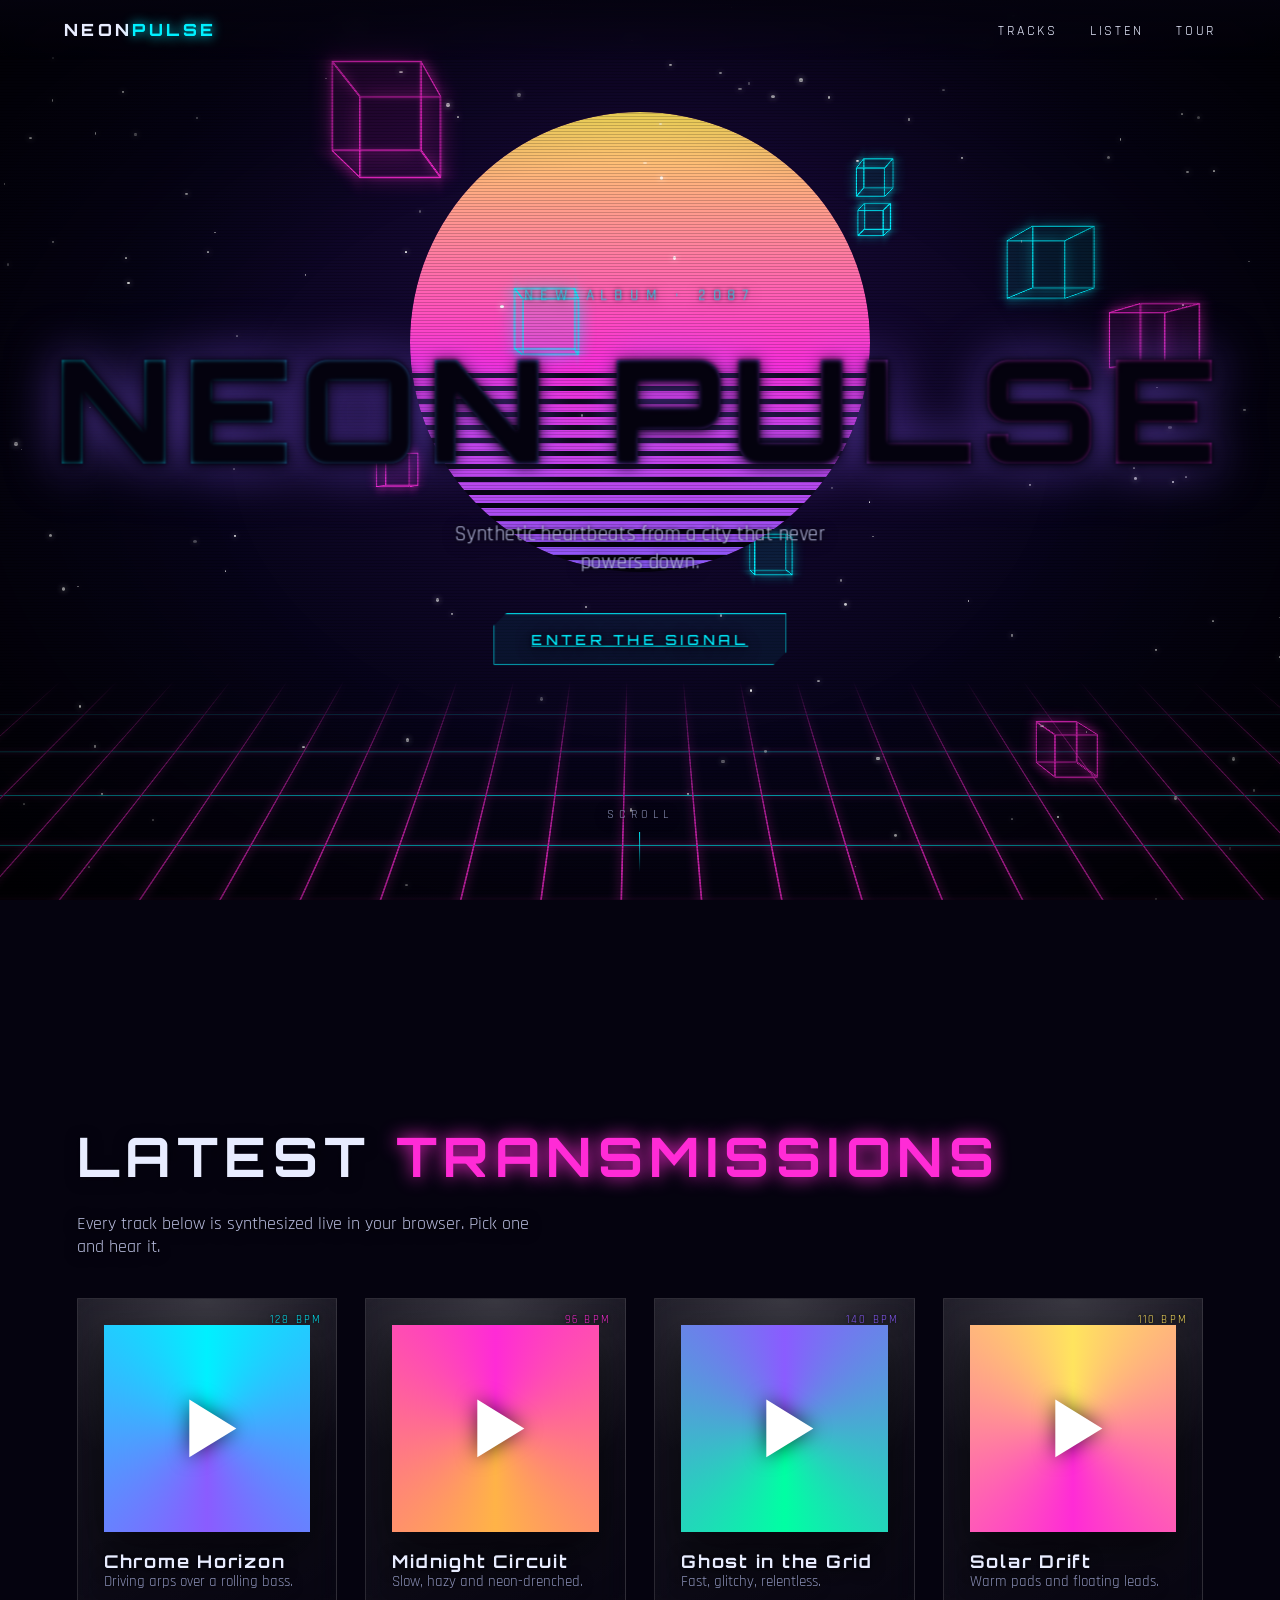
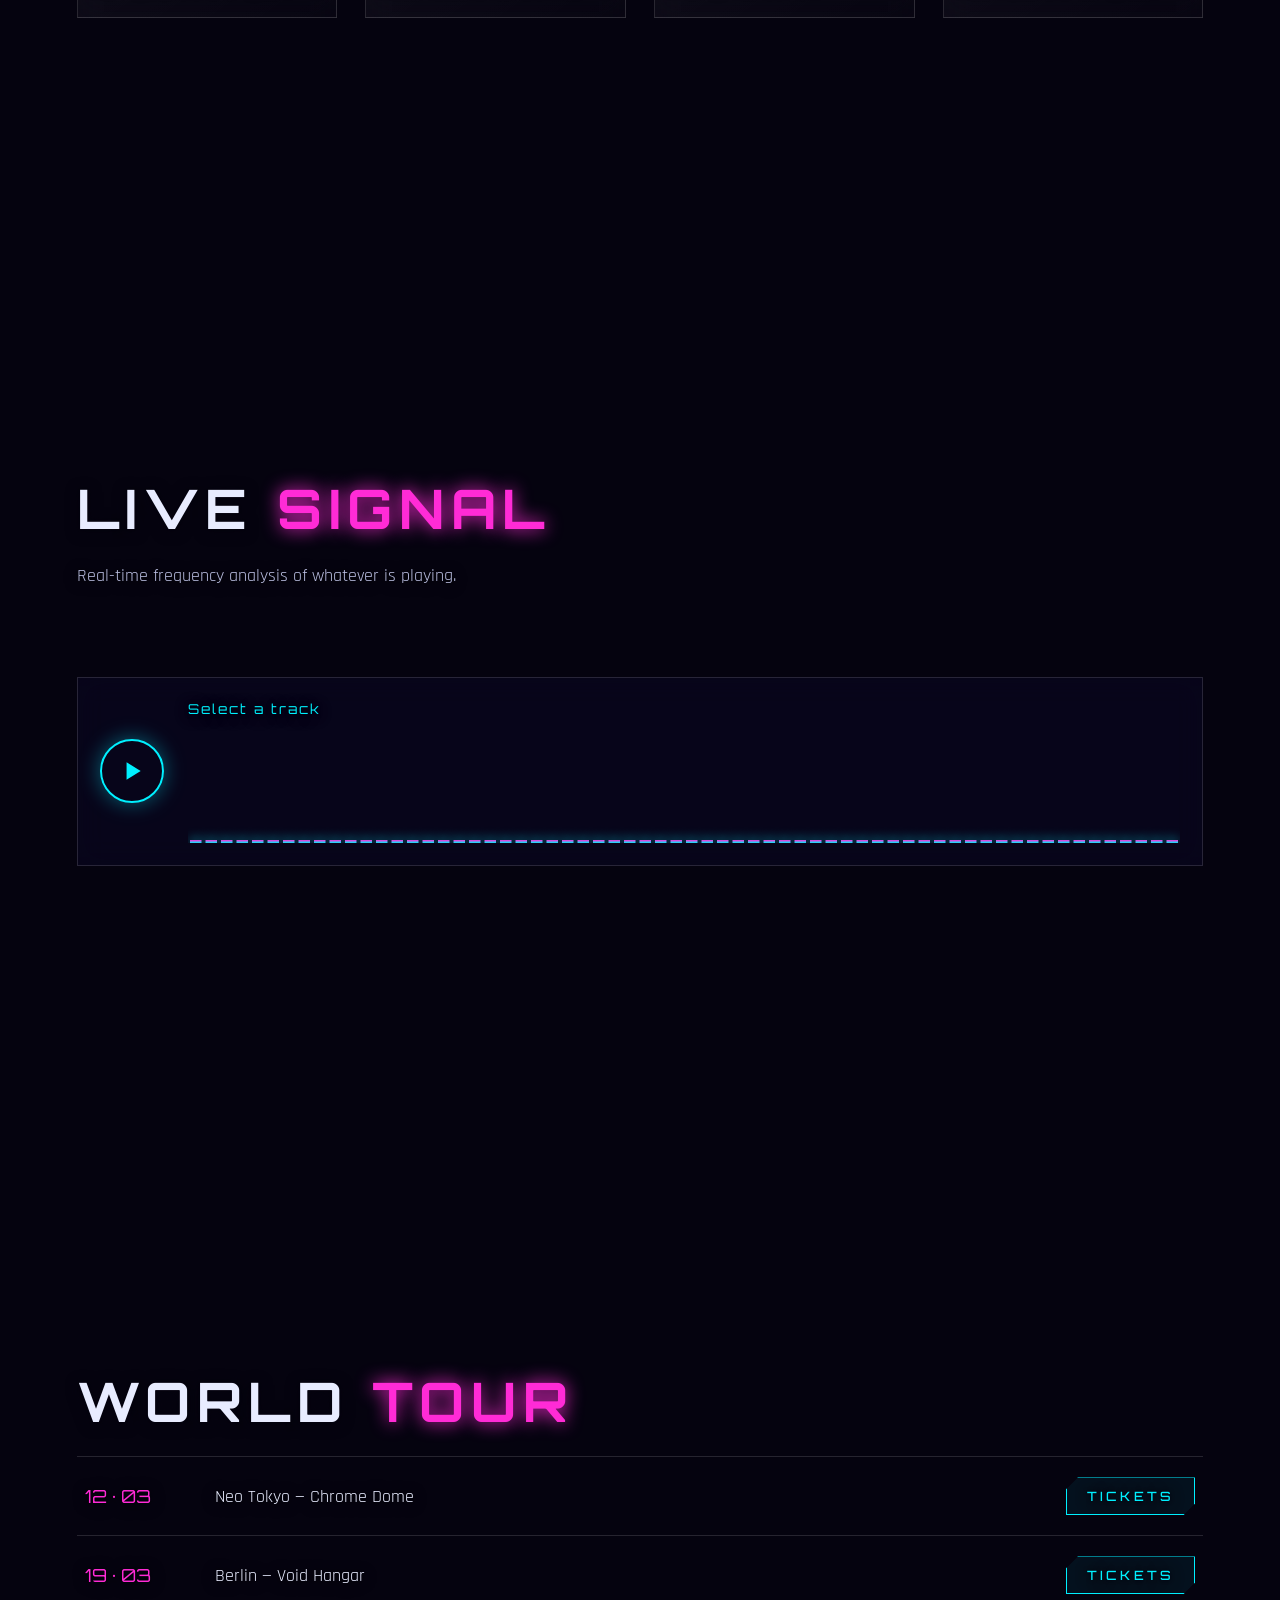
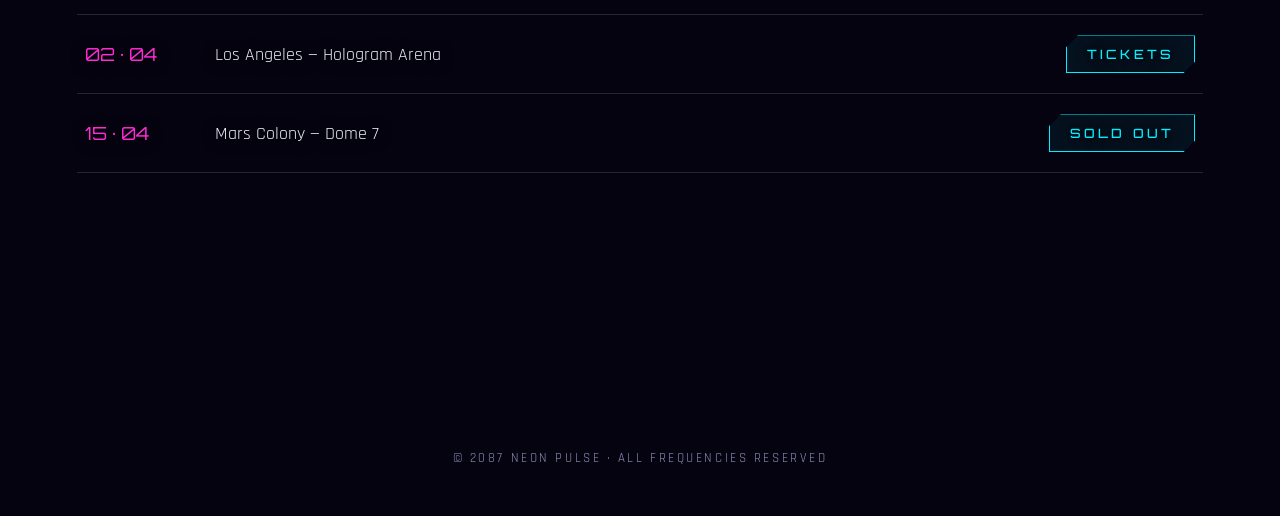
==== music/index.html @ ab983e6b "Add 3D parallax futuristic music site Co-Authored-By: Claude Sonnet 5.5 <noreply@anthropic.com> Clau" ====
<!DOCTYPE html>
<html lang="en">
<head>
<meta charset="UTF-8">
<meta name="viewport" content="width=device-width, initial-scale=1">
<title>NEON PULSE — Sound of the Future</title>
<meta name="description" content="A 3D parallax, futuristic music experience with a live generative synth.">
<link rel="preconnect" href="https://fonts.googleapis.com">
<link href="https://fonts.googleapis.com/css2?family=Orbitron:wght@500;800&family=Rajdhani:wght@400;600&display=swap" rel="stylesheet">
<style>
:root{--bg:#05030f;--c1:#00f0ff;--c2:#ff2bd6;--c3:#8a5cff;--tx:#e8ecff;--mut:#8b90b8}
*{box-sizing:border-box;margin:0;padding:0}
html{scroll-behavior:smooth}
body{background:var(--bg);color:var(--tx);font-family:'Rajdhani',system-ui,sans-serif;font-size:18px;overflow-x:hidden}
h1,h2,h3,.logo,.btn{font-family:'Orbitron',system-ui,sans-serif}

/* ---------- fixed 3D backdrop ---------- */
#stage{position:fixed;inset:0;perspective:900px;overflow:hidden;z-index:0;
  background:radial-gradient(ellipse at 50% 35%,#1b0a3d 0%,#07041a 55%,#030209 100%)}
#world{position:absolute;inset:0;transform-style:preserve-3d;will-change:transform}
.layer{position:absolute;inset:0;transform-style:preserve-3d;will-change:transform}
.stars i{position:absolute;width:2px;height:2px;border-radius:50%;background:#fff;box-shadow:0 0 6px #fff}
.sun{position:absolute;left:50%;top:38%;width:min(46vw,460px);aspect-ratio:1;margin:calc(min(46vw,460px)/-2) 0 0 calc(min(46vw,460px)/-2);border-radius:50%;
  background:linear-gradient(#ffe45e 0%,#ff2bd6 55%,#8a5cff 100%);
  -webkit-mask:repeating-linear-gradient(#000 0 14px,transparent 14px 18px);mask:linear-gradient(#000,#000);
  filter:drop-shadow(0 0 60px #ff2bd6aa)}
.sun::after{content:"";position:absolute;inset:55% 0 0;background:repeating-linear-gradient(transparent 0 8px,var(--bg) 8px 13px)}
.ring{position:absolute;left:50%;top:50%;border-radius:50%;border:2px solid var(--c1);box-shadow:0 0 25px var(--c1),inset 0 0 25px var(--c1);opacity:.55}
.floor{position:absolute;left:-50%;width:200%;bottom:-10%;height:62%;transform-origin:50% 100%;transform:rotateX(72deg);
  background:
   linear-gradient(90deg,transparent 0 calc(100% - 2px),var(--c2) 0) 0 0/90px 90px,
   linear-gradient(transparent calc(100% - 2px),var(--c1) 0) 0 0/90px 90px;
  filter:drop-shadow(0 0 6px var(--c2));animation:grid 1.6s linear infinite;
  -webkit-mask:linear-gradient(transparent,#000 70%);mask:linear-gradient(transparent,#000 70%)}
@keyframes grid{to{background-position:0 90px,0 90px}}
.shape{position:absolute;transform-style:preserve-3d;animation:spin 18s linear infinite}
.shape b{position:absolute;inset:0;border:1.5px solid var(--c1);background:rgba(0,240,255,.05);box-shadow:0 0 18px #00f0ff55}
.shape.m b{border-color:var(--c2);background:rgba(255,43,214,.06);box-shadow:0 0 18px #ff2bd655}
@keyframes spin{to{transform:rotateX(360deg) rotateY(360deg)}}
.vignette{position:fixed;inset:0;z-index:1;pointer-events:none;background:radial-gradient(ellipse at center,transparent 45%,#000a 100%)}
.scan{position:fixed;inset:0;z-index:1;pointer-events:none;opacity:.18;background:repeating-linear-gradient(transparent 0 2px,#000 2px 3px)}

/* ---------- ui ---------- */
nav{position:fixed;top:0;left:0;right:0;z-index:20;display:flex;justify-content:space-between;align-items:center;padding:18px 5vw;
  backdrop-filter:blur(10px);background:linear-gradient(#05030fcc,transparent)}
.logo{font-weight:800;letter-spacing:.2em;font-size:1.05rem}
.logo span{color:var(--c1);text-shadow:0 0 12px var(--c1)}
nav ul{display:flex;gap:2rem;list-style:none}
nav a{color:var(--tx);text-decoration:none;text-transform:uppercase;letter-spacing:.2em;font-size:.85rem;position:relative}
nav a::after{content:"";position:absolute;left:0;bottom:-6px;height:2px;width:0;background:var(--c1);box-shadow:0 0 8px var(--c1);transition:.3s}
nav a:hover::after{width:100%}
main{position:relative;z-index:5;text-shadow:0 2px 14px #05030f,0 0 4px #05030f}
.sub,.lead{color:#b9bde0!important}
section{min-height:100vh;padding:120px 6vw 80px;display:flex;flex-direction:column;justify-content:center}
#hero{align-items:center;text-align:center;perspective:1000px}
#hero .inner{transform-style:preserve-3d;will-change:transform}
.eyebrow{letter-spacing:.5em;color:var(--c1);text-transform:uppercase;font-size:.9rem;transform:translateZ(40px)}
h1{font-size:clamp(2.8rem,10vw,8rem);line-height:1;font-weight:800;letter-spacing:.06em;margin:.3em 0;transform:translateZ(110px);
  background:linear-gradient(90deg,var(--c1),var(--c3),var(--c2));-webkit-background-clip:text;background-clip:text;color:transparent;
  filter:drop-shadow(0 0 22px #8a5cff88);position:relative}
h1::before,h1::after{content:attr(data-t);position:absolute;inset:0;background:inherit;-webkit-background-clip:text;background-clip:text;opacity:.0}
h1.glitch::before{opacity:.8;transform:translate(-4px,0);clip-path:inset(20% 0 55% 0);filter:hue-rotate(90deg)}
h1.glitch::after{opacity:.8;transform:translate(4px,0);clip-path:inset(60% 0 10% 0);filter:hue-rotate(-90deg)}
.sub{max-width:36ch;margin:0 auto 2rem;color:var(--mut);font-size:1.25rem;transform:translateZ(60px)}
.btn{display:inline-block;padding:15px 34px;border:1.5px solid var(--c1);color:var(--c1);background:#00f0ff10;text-transform:uppercase;letter-spacing:.25em;font-size:.8rem;font-weight:500;
  cursor:pointer;transition:.3s;clip-path:polygon(12px 0,100% 0,100% calc(100% - 12px),calc(100% - 12px) 100%,0 100%,0 12px);transform:translateZ(80px)}
.btn:hover{background:var(--c1);color:#05030f;box-shadow:0 0 35px var(--c1)}
.scroll{position:absolute;bottom:28px;left:50%;translate:-50% 0;color:var(--mut);font-size:.75rem;letter-spacing:.4em;text-transform:uppercase}
.scroll::after{content:"";display:block;margin:10px auto 0;width:1px;height:40px;background:linear-gradient(var(--c1),transparent);animation:drip 1.6s infinite}
@keyframes drip{0%{transform:scaleY(0);transform-origin:top}50%{transform:scaleY(1);transform-origin:top}51%{transform-origin:bottom}100%{transform:scaleY(0);transform-origin:bottom}}

h2{font-size:clamp(1.8rem,5vw,3.4rem);letter-spacing:.12em;margin-bottom:.4em;text-transform:uppercase}
h2 em{font-style:normal;color:var(--c2);text-shadow:0 0 18px var(--c2)}
.lead{color:var(--mut);max-width:52ch;margin-bottom:2.5rem}
.reveal{opacity:0;transform:translateY(60px) rotateX(18deg);transition:1s cubic-bezier(.2,.8,.2,1);transform-origin:50% 100%}
.reveal.in{opacity:1;transform:none}

/* track cards */
.cards{display:grid;grid-template-columns:repeat(auto-fit,minmax(250px,1fr));gap:28px;perspective:1200px}
.card{position:relative;padding:26px;border:1px solid #ffffff22;background:linear-gradient(145deg,#ffffff12,#ffffff04);backdrop-filter:blur(14px);
  transform-style:preserve-3d;transition:transform .15s ease-out,box-shadow .3s;cursor:pointer;overflow:hidden}
.card::before{content:"";position:absolute;inset:0;background:radial-gradient(circle at var(--mx,50%) var(--my,0%),#ffffff2a,transparent 55%);pointer-events:none}
.card:hover,.card.on{box-shadow:0 0 40px var(--glow,#00f0ff55);border-color:var(--glow,var(--c1))}
.art{aspect-ratio:1;margin-bottom:18px;transform:translateZ(50px);position:relative;display:grid;place-items:center;overflow:hidden;
  background:conic-gradient(from var(--a,0deg),var(--g1),var(--g2),var(--g1));box-shadow:0 20px 40px #0008}
.card.on .art{animation:rot 6s linear infinite}
@property --a{syntax:'<angle>';inherits:false;initial-value:0deg}
@keyframes rot{to{--a:360deg}}
.art svg{width:42%;fill:#fff;filter:drop-shadow(0 0 10px #000a)}
.card h3{font-size:1.1rem;letter-spacing:.1em;transform:translateZ(40px)}
.card p{color:var(--mut);font-size:.95rem;transform:translateZ(25px)}
.tag{position:absolute;top:14px;right:14px;font-size:.7rem;letter-spacing:.2em;color:var(--glow);transform:translateZ(60px)}

/* player */
.player{margin-top:50px;border:1px solid #ffffff22;background:#0a0620aa;backdrop-filter:blur(14px);padding:22px;display:grid;grid-template-columns:auto 1fr;gap:24px;align-items:center}
.play{width:64px;height:64px;border-radius:50%;border:2px solid var(--c1);background:transparent;color:var(--c1);cursor:pointer;display:grid;place-items:center;box-shadow:0 0 22px #00f0ff66;transition:.3s}
.play:hover{background:var(--c1);color:#05030f}
.play svg{width:26px;fill:currentColor}
#viz{width:100%;height:120px;display:block}
.now{font-family:Orbitron;letter-spacing:.15em;font-size:.85rem;margin-bottom:6px;color:var(--c1)}

/* tour */
.tour{list-style:none;border-top:1px solid #ffffff22}
.tour li{display:grid;grid-template-columns:110px 1fr auto;gap:20px;align-items:center;padding:20px 8px;border-bottom:1px solid #ffffff22;transition:.3s}
.tour li:hover{background:linear-gradient(90deg,#ff2bd622,transparent);padding-left:22px}
.tour .d{font-family:Orbitron;color:var(--c2)}
.tour .btn{transform:none;padding:10px 20px}
footer{position:relative;z-index:5;text-align:center;padding:50px 5vw;color:var(--mut);letter-spacing:.2em;font-size:.8rem;text-transform:uppercase}

@media(max-width:700px){nav ul{gap:1rem}nav a{font-size:.7rem;letter-spacing:.1em}.player{grid-template-columns:1fr}.tour li{grid-template-columns:1fr auto}.tour .d{grid-column:1/-1}}
@media(prefers-reduced-motion:reduce){*{animation:none!important;transition:none!important}.reveal{opacity:1;transform:none}}
</style>
</head>
<body>

<div id="stage" aria-hidden="true">
  <div id="world">
    <div class="layer stars" data-depth="0.15" id="stars-far"></div>
    <div class="layer" data-depth="0.3"><div class="sun"></div></div>
    <div class="layer stars" data-depth="0.5" id="stars-near"></div>
    <div class="layer" data-depth="0.7" id="rings"></div>
    <div class="layer" data-depth="1.0" id="shapes"></div>
    <div class="layer" data-depth="0.9"><div class="floor"></div></div>
  </div>
</div>
<div class="vignette"></div><div class="scan"></div>

<nav>
  <div class="logo">NEON<span>PULSE</span></div>
  <ul><li><a href="#tracks">Tracks</a></li><li><a href="#listen">Listen</a></li><li><a href="#tour">Tour</a></li></ul>
</nav>

<main>
  <section id="hero">
    <div class="inner" id="heroInner">
      <p class="eyebrow">New album · 2087</p>
      <h1 id="title" data-t="NEON PULSE">NEON PULSE</h1>
      <p class="sub">Synthetic heartbeats from a city that never powers down.</p>
      <a class="btn" href="#listen" id="cta">Enter the signal</a>
    </div>
    <div class="scroll">Scroll</div>
  </section>

  <section id="tracks">
    <h2 class="reveal">Latest <em>Transmissions</em></h2>
    <p class="lead reveal">Every track below is synthesized live in your browser. Pick one and hear it.</p>
    <div class="cards" id="cards"></div>
  </section>

  <section id="listen">
    <h2 class="reveal">Live <em>Signal</em></h2>
    <p class="lead reveal">Real-time frequency analysis of whatever is playing.</p>
    <div class="player reveal">
      <button class="play" id="play" aria-label="Play / pause"><svg viewBox="0 0 24 24" id="playIcon"><path d="M7 4l13 8-13 8z"/></svg></button>
      <div><div class="now" id="now">Select a track</div><canvas id="viz"></canvas></div>
    </div>
  </section>

  <section id="tour">
    <h2 class="reveal">World <em>Tour</em></h2>
    <ul class="tour reveal">
      <li><span class="d">12 · 03</span><span>Neo Tokyo — Chrome Dome</span><a class="btn">Tickets</a></li>
      <li><span class="d">19 · 03</span><span>Berlin — Void Hangar</span><a class="btn">Tickets</a></li>
      <li><span class="d">02 · 04</span><span>Los Angeles — Hologram Arena</span><a class="btn">Tickets</a></li>
      <li><span class="d">15 · 04</span><span>Mars Colony — Dome 7</span><a class="btn">Sold out</a></li>
    </ul>
  </section>
</main>
<footer>© 2087 Neon Pulse · All frequencies reserved</footer>

<script>
const $=(s,r=document)=>r.querySelector(s), rnd=(a,b)=>a+Math.random()*(b-a);

/* ---------- build backdrop ---------- */
function stars(id,n,size){const el=$(id);for(let i=0;i<n;i++){const s=document.createElement('i');
  s.style.cssText=`left:${rnd(0,100)}%;top:${rnd(0,100)}%;opacity:${rnd(.3,1)};width:${size*rnd(.6,1.4)}px;height:${size*rnd(.6,1.4)}px`;el.appendChild(s)}}
stars('#stars-far',90,2);stars('#stars-near',45,3);
[[260,-380],[420,-700],[620,-1100]].forEach(([s,z],i)=>{const r=document.createElement('div');r.className='ring';
  r.style.cssText=`width:${s}px;height:${s}px;margin:${-s/2}px;transform:translateZ(${z}px) rotateX(${60+i*8}deg);${i==1?'border-color:#ff2bd6;box-shadow:0 0 25px #ff2bd6,inset 0 0 25px #ff2bd6':''}`;$('#rings').appendChild(r)});
for(let i=0;i<9;i++){const sz=rnd(36,90),sh=document.createElement('div');sh.className='shape'+(i%2?' m':'');
  sh.style.cssText=`width:${sz}px;height:${sz}px;left:${rnd(4,92)}%;top:${rnd(8,85)}%;animation-duration:${rnd(14,32)}s;translate:0 0 ${rnd(-500,250)}px`;
  ['translateZ(%d)','rotateY(90deg) translateZ(%d)','rotateY(180deg) translateZ(%d)','rotateY(-90deg) translateZ(%d)','rotateX(90deg) translateZ(%d)','rotateX(-90deg) translateZ(%d)']
   .forEach(t=>{const f=document.createElement('b');f.style.transform=t.replace('%d',sz/2+'px');sh.appendChild(f)});
  $('#shapes').appendChild(sh)}

/* ---------- parallax: mouse + scroll + device tilt ---------- */
const world=$('#world'),layers=[...document.querySelectorAll('.layer')],heroInner=$('#heroInner');
let mx=0,my=0,tx=0,ty=0,sy=0;
addEventListener('pointermove',e=>{tx=e.clientX/innerWidth-.5;ty=e.clientY/innerHeight-.5});
addEventListener('deviceorientation',e=>{if(e.gamma==null)return;tx=Math.max(-.5,Math.min(.5,e.gamma/60));ty=Math.max(-.5,Math.min(.5,(e.beta-45)/90))});
addEventListener('scroll',()=>sy=scrollY,{passive:true});
let energy=0;
(function loop(){
  mx+=(tx-mx)*.06;my+=(ty-my)*.06;
  world.style.transform=`rotateY(${mx*7}deg) rotateX(${-my*5}deg)`;
  layers.forEach(l=>{const d=+l.dataset.depth;
    l.style.transform=`translate3d(${-mx*80*d}px,${-my*60*d - sy*d*.35}px,${sy*d*.6 + energy*40*d}px)`});
  heroInner.style.transform=`rotateY(${mx*10}deg) rotateX(${-my*8}deg) translateY(${sy*.25}px)`;
  heroInner.style.opacity=Math.max(0,1-sy/(innerHeight*.8));
  requestAnimationFrame(loop)})();

/* glitch title */
const title=$('#title');setInterval(()=>{title.classList.add('glitch');setTimeout(()=>title.classList.remove('glitch'),160)},3800);

/* reveal on scroll */
const io=new IntersectionObserver(es=>es.forEach(e=>e.isIntersecting&&e.target.classList.add('in')),{threshold:.15});
document.querySelectorAll('.reveal').forEach(el=>io.observe(el));

/* ---------- tracks ---------- */
const T=[
 {name:'Chrome Horizon',tag:'128 BPM',desc:'Driving arps over a rolling bass.',bpm:128,root:45,scale:[0,3,5,7,10],wave:'sawtooth',g1:'#00f0ff',g2:'#8a5cff'},
 {name:'Midnight Circuit',tag:'96 BPM',desc:'Slow, hazy and neon-drenched.',bpm:96,root:40,scale:[0,2,3,7,8],wave:'square',g1:'#ff2bd6',g2:'#ffb347'},
 {name:'Ghost in the Grid',tag:'140 BPM',desc:'Fast, glitchy, relentless.',bpm:140,root:47,scale:[0,1,5,7,8],wave:'triangle',g1:'#8a5cff',g2:'#00ffa3'},
 {name:'Solar Drift',tag:'110 BPM',desc:'Warm pads and floating leads.',bpm:110,root:43,scale:[0,2,4,7,9],wave:'sawtooth',g1:'#ffe45e',g2:'#ff2bd6'}];
const cards=$('#cards');
T.forEach((t,i)=>{const c=document.createElement('div');c.className='card reveal';c.style.setProperty('--glow',t.g1);c.style.setProperty('--g1',t.g1);c.style.setProperty('--g2',t.g2);c.style.transitionDelay=i*90+'ms';
  c.innerHTML=`<span class="tag">${t.tag}</span><div class="art"><svg viewBox="0 0 24 24"><path d="M7 4l13 8-13 8z"/></svg></div><h3>${t.name}</h3><p>${t.desc}</p>`;
  c.onclick=()=>select(i);
  c.addEventListener('pointermove',e=>{const r=c.getBoundingClientRect(),x=(e.clientX-r.left)/r.width,y=(e.clientY-r.top)/r.height;
    c.style.transition='transform .1s';c.style.transform=`rotateY(${(x-.5)*22}deg) rotateX(${(.5-y)*22}deg) scale(1.03)`;c.style.setProperty('--mx',x*100+'%');c.style.setProperty('--my',y*100+'%')});
  c.addEventListener('pointerleave',()=>{c.style.transition='transform .6s';c.style.transform=''});
  io.observe(c);cards.appendChild(c)});

/* ---------- generative synth ---------- */
let ac,master,an,cur=-1,playing=false,timer,step=0,nextT=0;
const hz=m=>440*2**((m-69)/12);
function init(){if(ac)return;ac=new (window.AudioContext||window.webkitAudioContext)();
  master=ac.createGain();master.gain.value=.5;an=ac.createAnalyser();an.fftSize=256;an.smoothingTimeConstant=.82;
  const lp=ac.createBiquadFilter();lp.type='lowpass';lp.frequency.value=3200;
  const dl=ac.createDelay();dl.delayTime.value=.28;const fb=ac.createGain();fb.gain.value=.35;dl.connect(fb);fb.connect(dl);
  master.connect(lp);lp.connect(an);an.connect(ac.destination);lp.connect(dl);dl.connect(an);window._lp=lp}
function note(f,t,d,type,vol,det=0){const o=ac.createOscillator(),g=ac.createGain();o.type=type;o.frequency.value=f;o.detune.value=det;
  g.gain.setValueAtTime(0,t);g.gain.linearRampToValueAtTime(vol,t+.01);g.gain.exponentialRampToValueAtTime(.0001,t+d);o.connect(g);g.connect(master);o.start(t);o.stop(t+d+.05)}
function kick(t){const o=ac.createOscillator(),g=ac.createGain();o.frequency.setValueAtTime(150,t);o.frequency.exponentialRampToValueAtTime(40,t+.15);
  g.gain.setValueAtTime(.9,t);g.gain.exponentialRampToValueAtTime(.001,t+.25);o.connect(g);g.connect(master);o.start(t);o.stop(t+.3)}
function hat(t){const b=ac.createBuffer(1,ac.sampleRate*.05,ac.sampleRate),d=b.getChannelData(0);for(let i=0;i<d.length;i++)d[i]=(Math.random()*2-1)*(1-i/d.length);
  const s=ac.createBufferSource(),g=ac.createGain(),h=ac.createBiquadFilter();h.type='highpass';h.frequency.value=7000;s.buffer=b;g.gain.value=.25;s.connect(h);h.connect(g);g.connect(master);s.start(t)}
function schedule(){const t=T[cur],sd=60/t.bpm/4,prog=[0,0,3,2];
  while(nextT<ac.currentTime+.25){
    const bar=Math.floor(step/16)%4,s=step%16,deg=prog[bar];
    if(s%4==0)kick(nextT);
    if(s%2==1)hat(nextT);
    if(s%8==0||s==6||s==14)note(hz(t.root+t.scale[deg%5]-12),nextT,sd*3,'sawtooth',.28);
    const k=(step*7+bar*3)%t.scale.length,oct=[12,24,24,36][(step>>2)%4];
    if(Math.random()<.78)note(hz(t.root+t.scale[k]+oct),nextT,sd*2.2,t.wave,.1,Math.random()*12-6);
    if(s==0)[0,2,4].forEach(j=>note(hz(t.root+t.scale[(deg+j)%5]+12),nextT,sd*15,'triangle',.07));
    nextT+=sd;step++}}
function select(i){init();ac.resume();cur=i;step=0;nextT=ac.currentTime+.05;
  document.querySelectorAll('.card').forEach((c,j)=>c.classList.toggle('on',j==i));
  $('#now').textContent='▶ '+T[i].name.toUpperCase()+' — '+T[i].tag;setPlay(true)}
function setPlay(p){playing=p;clearInterval(timer);if(p)timer=setInterval(schedule,50);
  $('#playIcon').innerHTML=p?'<path d="M6 4h4v16H6zM14 4h4v16h-4z"/>':'<path d="M7 4l13 8-13 8z"/>';
  if(!p&&ac){ac.suspend()}else if(ac){ac.resume();nextT=Math.max(nextT,ac.currentTime+.05)}}
$('#play').onclick=()=>{if(cur<0)return select(0);setPlay(!playing)};
$('#cta').addEventListener('click',()=>{});

/* ---------- visualizer ---------- */
const cv=$('#viz'),cx=cv.getContext('2d');
function size(){const r=devicePixelRatio||1;cv.width=cv.clientWidth*r;cv.height=cv.clientHeight*r}size();addEventListener('resize',size);
const buf=new Uint8Array(128);
(function draw(){
  const w=cv.width,h=cv.height;cx.clearRect(0,0,w,h);
  if(an&&playing)an.getByteFrequencyData(buf);else for(let i=0;i<128;i++)buf[i]*=.9;
  const n=64,bw=w/n;let sum=0;
  for(let i=0;i<n;i++){const v=buf[i]/255;sum+=v;const bh=Math.max(3,v*h);
    const g=cx.createLinearGradient(0,h-bh,0,h);g.addColorStop(0,'#ff2bd6');g.addColorStop(1,'#00f0ff');
    cx.fillStyle=g;cx.shadowColor='#00f0ff';cx.shadowBlur=12;cx.fillRect(i*bw+2,h-bh,bw-4,bh)}
  energy+=((sum/n)-energy)*.2;
  requestAnimationFrame(draw)})();
</script>
</body>
</html>
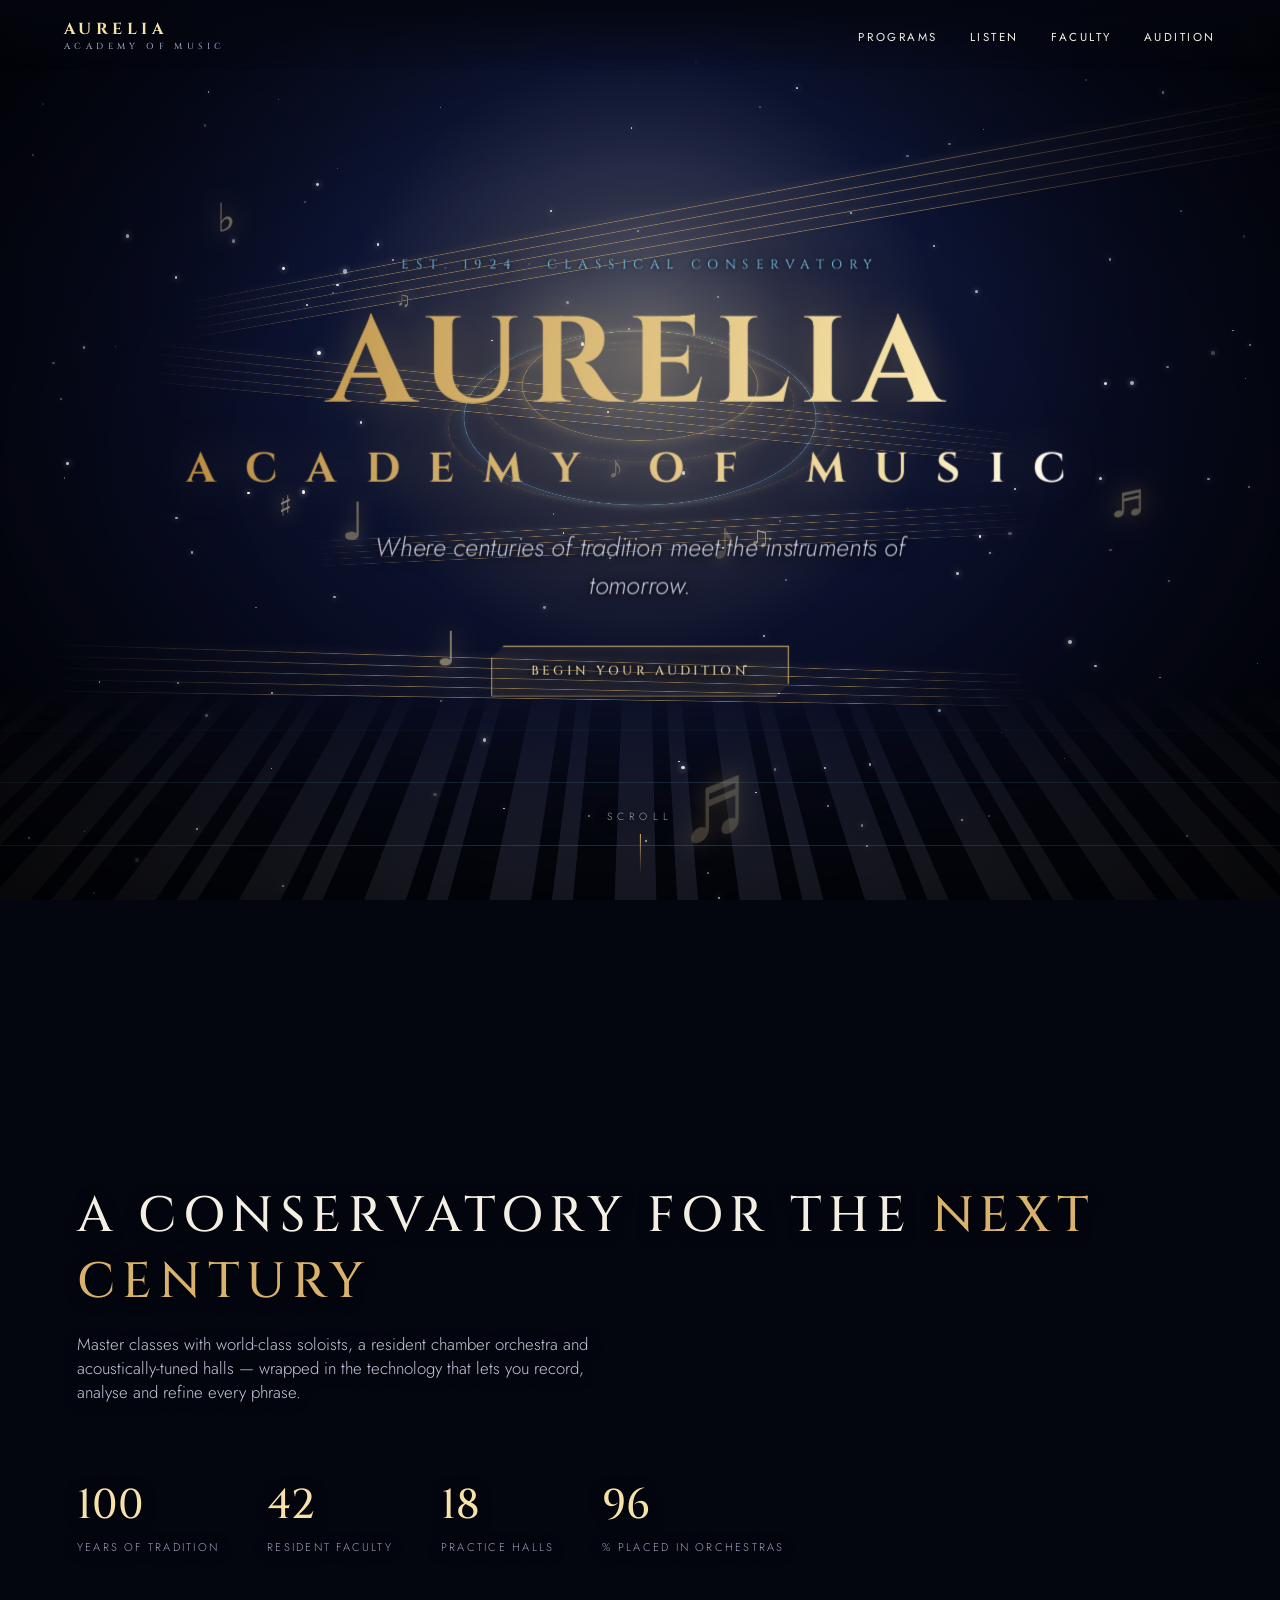
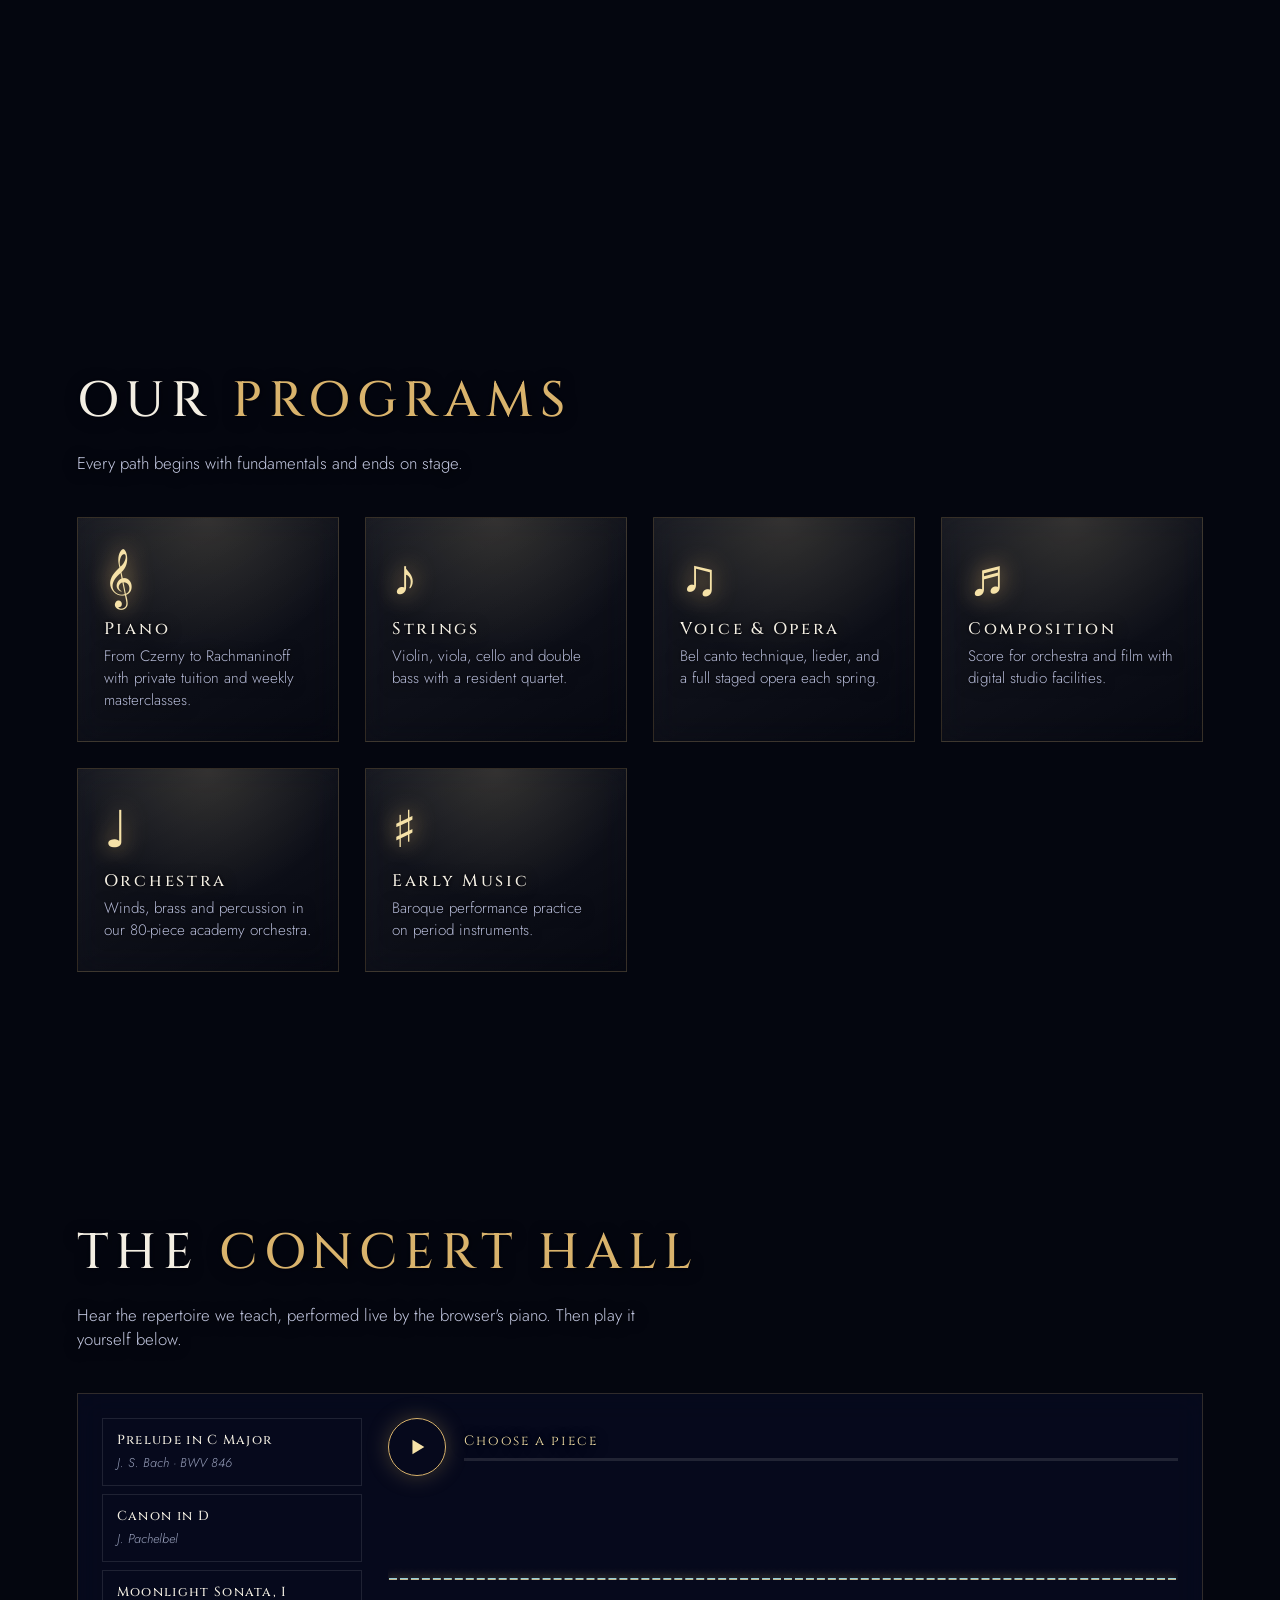
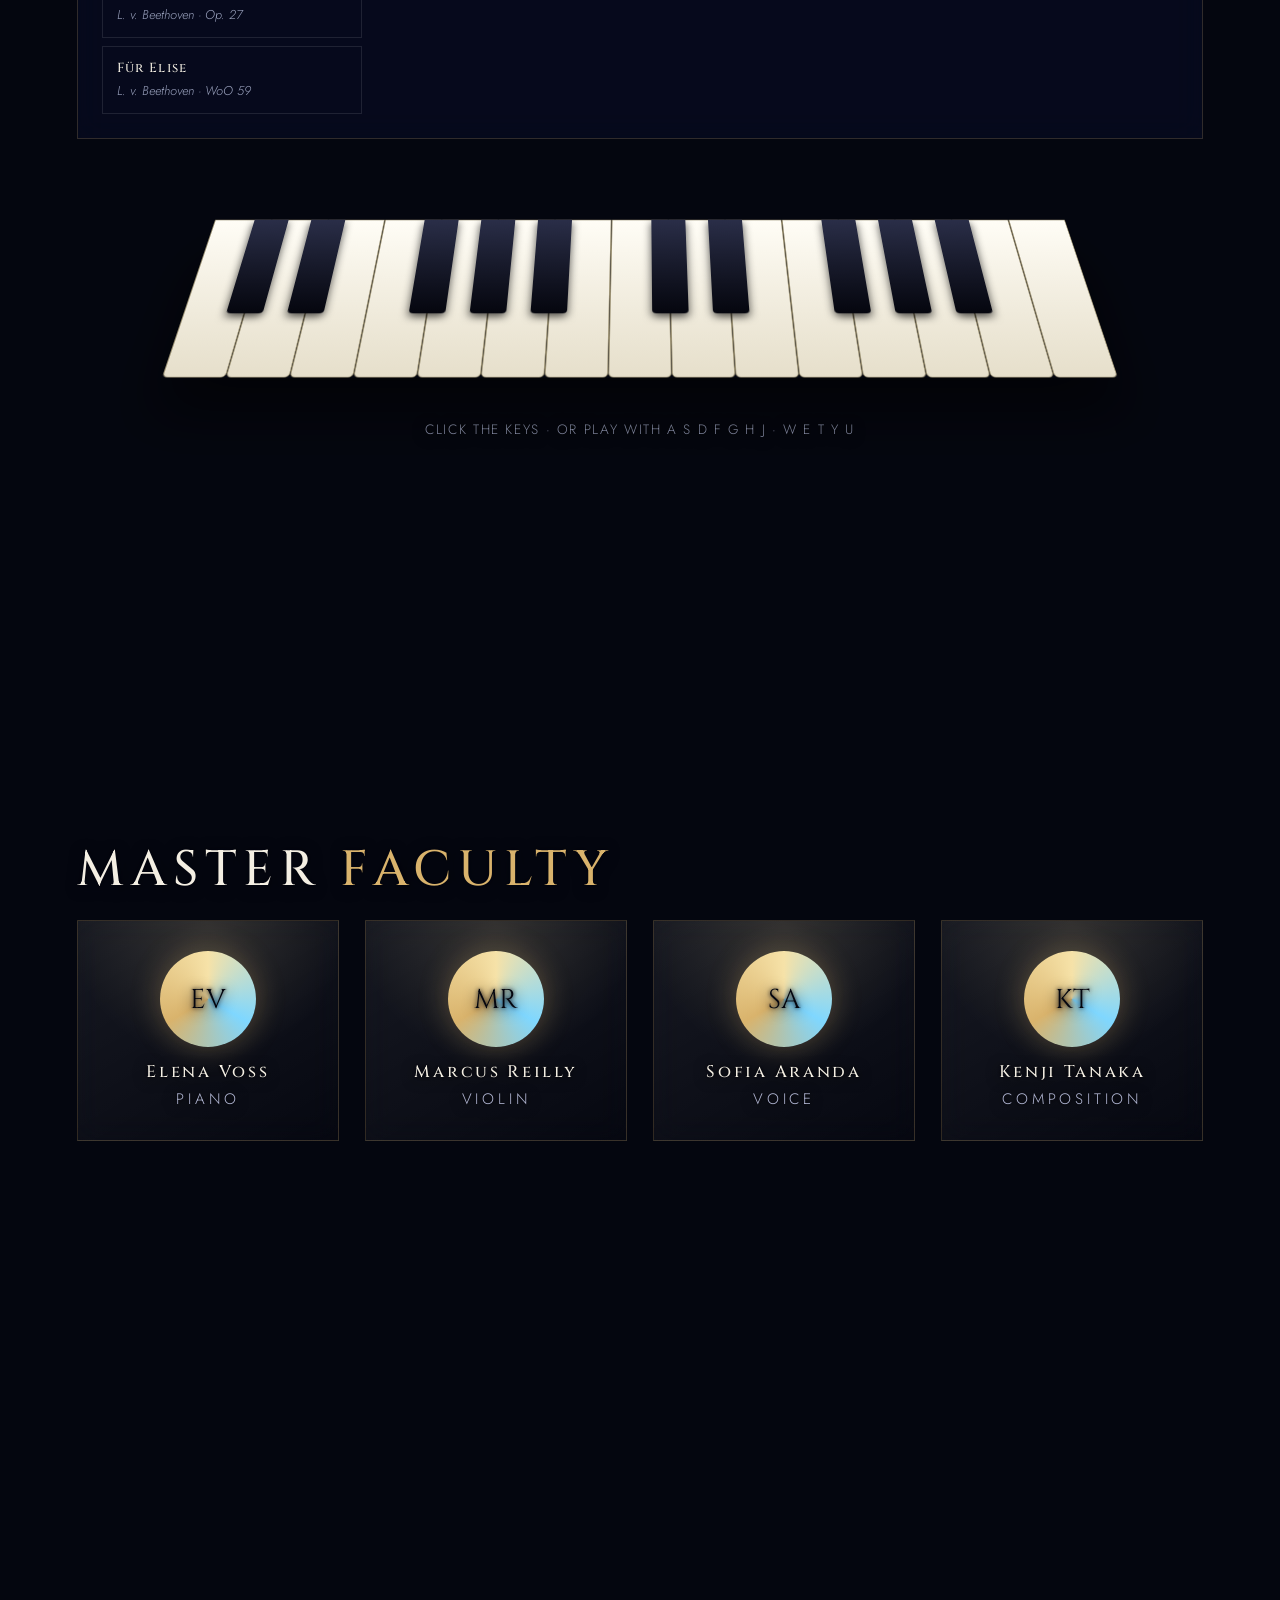
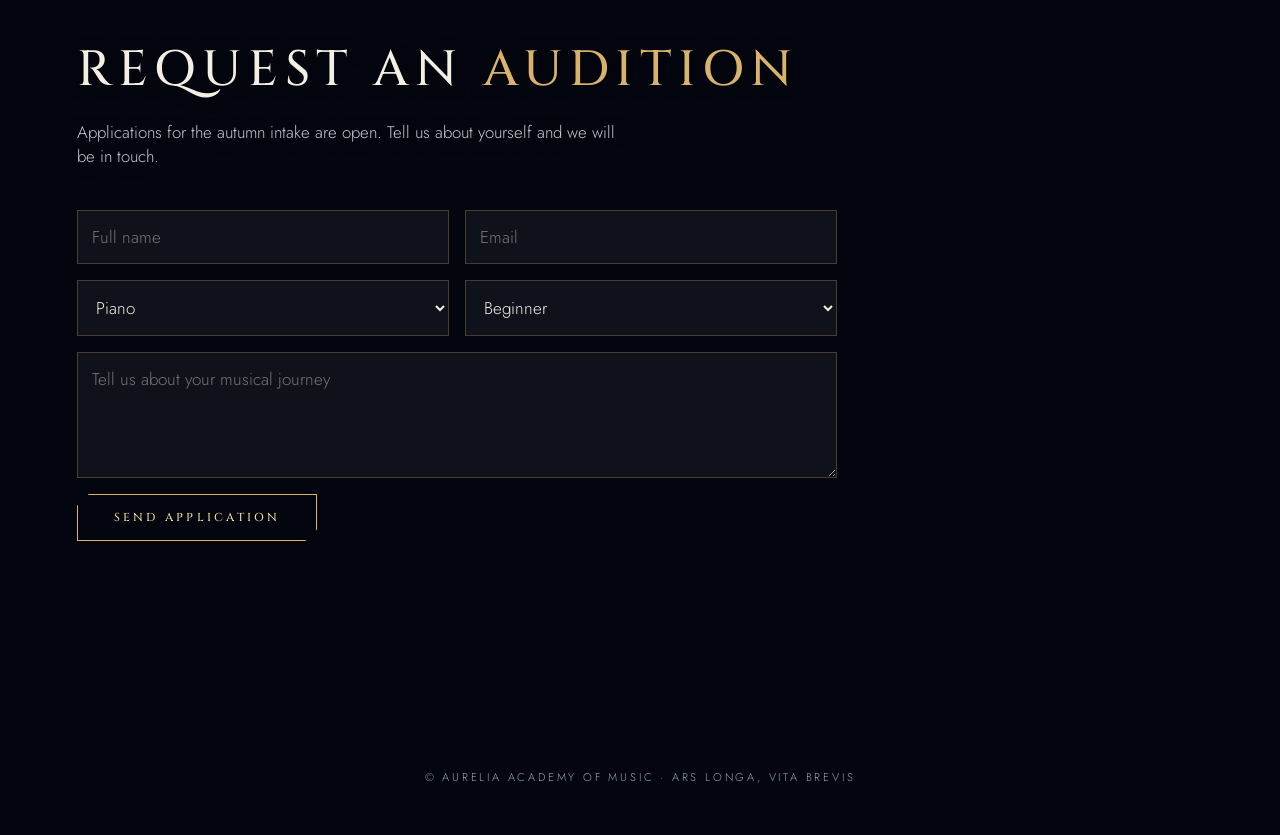
==== commit 743b67ee: "Rework music site into a classical music academy with live piano Co-Authored-By: Claude Sonnet 5.5 <" ====
--- a/music/index.html
+++ b/music/index.html
@@ -3,111 +3,129 @@
 <head>
 <meta charset="UTF-8">
 <meta name="viewport" content="width=device-width, initial-scale=1">
-<title>NEON PULSE — Sound of the Future</title>
-<meta name="description" content="A 3D parallax, futuristic music experience with a live generative synth.">
+<title>Aurelia Academy of Music</title>
+<meta name="description" content="Aurelia Academy of Music — classical training for the next generation, with a playable piano and live performances.">
 <link rel="preconnect" href="https://fonts.googleapis.com">
-<link href="https://fonts.googleapis.com/css2?family=Orbitron:wght@500;800&family=Rajdhani:wght@400;600&display=swap" rel="stylesheet">
+<link href="https://fonts.googleapis.com/css2?family=Cinzel:wght@500;700&family=Cormorant+Garamond:ital,wght@0,400;0,600;1,400&family=Jost:wght@300;400;500&display=swap" rel="stylesheet">
 <style>
-:root{--bg:#05030f;--c1:#00f0ff;--c2:#ff2bd6;--c3:#8a5cff;--tx:#e8ecff;--mut:#8b90b8}
+:root{--bg:#04060f;--gold:#d9b36c;--gold2:#f6e2a8;--ice:#7fd7ff;--ivory:#f4efe3;--mut:#9aa1bd}
 *{box-sizing:border-box;margin:0;padding:0}
 html{scroll-behavior:smooth}
-body{background:var(--bg);color:var(--tx);font-family:'Rajdhani',system-ui,sans-serif;font-size:18px;overflow-x:hidden}
-h1,h2,h3,.logo,.btn{font-family:'Orbitron',system-ui,sans-serif}
-
-/* ---------- fixed 3D backdrop ---------- */
+body{background:var(--bg);color:var(--ivory);font-family:'Jost',system-ui,sans-serif;font-weight:300;font-size:17px;overflow-x:hidden}
+h1,h2,h3,.logo,.btn,.eyebrow{font-family:'Cinzel',serif}
+.serif{font-family:'Cormorant Garamond',serif}
+
+/* ---------- 3D backdrop ---------- */
 #stage{position:fixed;inset:0;perspective:900px;overflow:hidden;z-index:0;
-  background:radial-gradient(ellipse at 50% 35%,#1b0a3d 0%,#07041a 55%,#030209 100%)}
-#world{position:absolute;inset:0;transform-style:preserve-3d;will-change:transform}
-.layer{position:absolute;inset:0;transform-style:preserve-3d;will-change:transform}
-.stars i{position:absolute;width:2px;height:2px;border-radius:50%;background:#fff;box-shadow:0 0 6px #fff}
-.sun{position:absolute;left:50%;top:38%;width:min(46vw,460px);aspect-ratio:1;margin:calc(min(46vw,460px)/-2) 0 0 calc(min(46vw,460px)/-2);border-radius:50%;
-  background:linear-gradient(#ffe45e 0%,#ff2bd6 55%,#8a5cff 100%);
-  -webkit-mask:repeating-linear-gradient(#000 0 14px,transparent 14px 18px);mask:linear-gradient(#000,#000);
-  filter:drop-shadow(0 0 60px #ff2bd6aa)}
-.sun::after{content:"";position:absolute;inset:55% 0 0;background:repeating-linear-gradient(transparent 0 8px,var(--bg) 8px 13px)}
-.ring{position:absolute;left:50%;top:50%;border-radius:50%;border:2px solid var(--c1);box-shadow:0 0 25px var(--c1),inset 0 0 25px var(--c1);opacity:.55}
-.floor{position:absolute;left:-50%;width:200%;bottom:-10%;height:62%;transform-origin:50% 100%;transform:rotateX(72deg);
-  background:
-   linear-gradient(90deg,transparent 0 calc(100% - 2px),var(--c2) 0) 0 0/90px 90px,
-   linear-gradient(transparent calc(100% - 2px),var(--c1) 0) 0 0/90px 90px;
-  filter:drop-shadow(0 0 6px var(--c2));animation:grid 1.6s linear infinite;
-  -webkit-mask:linear-gradient(transparent,#000 70%);mask:linear-gradient(transparent,#000 70%)}
-@keyframes grid{to{background-position:0 90px,0 90px}}
-.shape{position:absolute;transform-style:preserve-3d;animation:spin 18s linear infinite}
-.shape b{position:absolute;inset:0;border:1.5px solid var(--c1);background:rgba(0,240,255,.05);box-shadow:0 0 18px #00f0ff55}
-.shape.m b{border-color:var(--c2);background:rgba(255,43,214,.06);box-shadow:0 0 18px #ff2bd655}
-@keyframes spin{to{transform:rotateX(360deg) rotateY(360deg)}}
-.vignette{position:fixed;inset:0;z-index:1;pointer-events:none;background:radial-gradient(ellipse at center,transparent 45%,#000a 100%)}
-.scan{position:fixed;inset:0;z-index:1;pointer-events:none;opacity:.18;background:repeating-linear-gradient(transparent 0 2px,#000 2px 3px)}
-
-/* ---------- ui ---------- */
-nav{position:fixed;top:0;left:0;right:0;z-index:20;display:flex;justify-content:space-between;align-items:center;padding:18px 5vw;
-  backdrop-filter:blur(10px);background:linear-gradient(#05030fcc,transparent)}
-.logo{font-weight:800;letter-spacing:.2em;font-size:1.05rem}
-.logo span{color:var(--c1);text-shadow:0 0 12px var(--c1)}
+  background:radial-gradient(ellipse at 50% 30%,#14204a 0%,#080c22 55%,#03040b 100%)}
+#world,.layer{position:absolute;inset:0;transform-style:preserve-3d;will-change:transform}
+.stars i{position:absolute;border-radius:50%;background:#fff;box-shadow:0 0 6px #fff}
+.halo{position:absolute;left:50%;top:40%;width:min(70vw,640px);aspect-ratio:1;margin:calc(min(70vw,640px)/-2) 0 0 calc(min(70vw,640px)/-2);border-radius:50%;
+  background:radial-gradient(circle,#f6e2a855 0%,#d9b36c22 35%,transparent 68%)}
+.ring{position:absolute;left:50%;top:40%;border-radius:50%;border:1px solid var(--gold);box-shadow:0 0 22px #d9b36c66,inset 0 0 22px #d9b36c33;opacity:.6}
+.ring.dash{border-style:dashed;opacity:.35;animation:cw 90s linear infinite}
+.ring.ice{border-color:var(--ice);box-shadow:0 0 22px #7fd7ff55,inset 0 0 22px #7fd7ff22}
+@keyframes cw{to{rotate:360deg}}
+.staff{position:absolute;left:-10%;width:120%;height:70px;transform-style:preserve-3d;
+  background:repeating-linear-gradient(transparent 0 13px,#d9b36c88 13px 14px);
+  -webkit-mask:linear-gradient(90deg,transparent,#000 25%,#000 75%,transparent);mask:linear-gradient(90deg,transparent,#000 25%,#000 75%,transparent);filter:drop-shadow(0 0 5px #d9b36c)}
+.sym{position:absolute;font-family:'Cormorant Garamond',serif;color:var(--gold2);text-shadow:0 0 20px var(--gold);animation:bob 7s ease-in-out infinite}
+@keyframes bob{50%{translate:0 -26px}}
+.floor{position:absolute;left:-60%;width:220%;bottom:-8%;height:60%;transform-origin:50% 100%;transform:rotateX(74deg);
+  background:repeating-linear-gradient(90deg,#f4efe31a 0 46px,#04060f 46px 69px,#f4efe31a 69px 92px,#04060f 92px 138px);
+  box-shadow:0 0 90px #7fd7ff22;-webkit-mask:linear-gradient(transparent,#000 75%);mask:linear-gradient(transparent,#000 75%)}
+.floor::after{content:"";position:absolute;inset:0;background:repeating-linear-gradient(transparent 0 118px,#7fd7ff44 118px 120px)}
+.vignette{position:fixed;inset:0;z-index:1;pointer-events:none;background:radial-gradient(ellipse at center,transparent 45%,#000b 100%)}
+
+/* ---------- UI ---------- */
+nav{position:fixed;top:0;left:0;right:0;z-index:20;display:flex;justify-content:space-between;align-items:center;padding:18px 5vw;backdrop-filter:blur(10px);background:linear-gradient(#04060fdd,transparent)}
+.logo{font-weight:700;letter-spacing:.28em;font-size:1rem;color:var(--gold2)}
+.logo small{display:block;font-size:.55rem;letter-spacing:.5em;color:var(--mut);font-weight:500}
 nav ul{display:flex;gap:2rem;list-style:none}
-nav a{color:var(--tx);text-decoration:none;text-transform:uppercase;letter-spacing:.2em;font-size:.85rem;position:relative}
-nav a::after{content:"";position:absolute;left:0;bottom:-6px;height:2px;width:0;background:var(--c1);box-shadow:0 0 8px var(--c1);transition:.3s}
+nav a{color:var(--ivory);text-decoration:none;text-transform:uppercase;letter-spacing:.22em;font-size:.72rem;font-weight:400;position:relative}
+nav a::after{content:"";position:absolute;left:0;bottom:-6px;height:1px;width:0;background:var(--gold);transition:.3s}
 nav a:hover::after{width:100%}
-main{position:relative;z-index:5;text-shadow:0 2px 14px #05030f,0 0 4px #05030f}
-.sub,.lead{color:#b9bde0!important}
+main{position:relative;z-index:5;text-shadow:0 2px 14px #04060f,0 0 4px #04060f}
 section{min-height:100vh;padding:120px 6vw 80px;display:flex;flex-direction:column;justify-content:center}
-#hero{align-items:center;text-align:center;perspective:1000px}
-#hero .inner{transform-style:preserve-3d;will-change:transform}
-.eyebrow{letter-spacing:.5em;color:var(--c1);text-transform:uppercase;font-size:.9rem;transform:translateZ(40px)}
-h1{font-size:clamp(2.8rem,10vw,8rem);line-height:1;font-weight:800;letter-spacing:.06em;margin:.3em 0;transform:translateZ(110px);
-  background:linear-gradient(90deg,var(--c1),var(--c3),var(--c2));-webkit-background-clip:text;background-clip:text;color:transparent;
-  filter:drop-shadow(0 0 22px #8a5cff88);position:relative}
-h1::before,h1::after{content:attr(data-t);position:absolute;inset:0;background:inherit;-webkit-background-clip:text;background-clip:text;opacity:.0}
-h1.glitch::before{opacity:.8;transform:translate(-4px,0);clip-path:inset(20% 0 55% 0);filter:hue-rotate(90deg)}
-h1.glitch::after{opacity:.8;transform:translate(4px,0);clip-path:inset(60% 0 10% 0);filter:hue-rotate(-90deg)}
-.sub{max-width:36ch;margin:0 auto 2rem;color:var(--mut);font-size:1.25rem;transform:translateZ(60px)}
-.btn{display:inline-block;padding:15px 34px;border:1.5px solid var(--c1);color:var(--c1);background:#00f0ff10;text-transform:uppercase;letter-spacing:.25em;font-size:.8rem;font-weight:500;
+#hero{align-items:center;text-align:center;perspective:1000px;position:relative}
+#heroInner{transform-style:preserve-3d;will-change:transform}
+.eyebrow{letter-spacing:.55em;color:var(--ice);text-transform:uppercase;font-size:.78rem;transform:translateZ(40px)}
+h1{font-size:clamp(2.6rem,8.5vw,7rem);line-height:1.02;font-weight:700;letter-spacing:.08em;margin:.35em 0;transform:translateZ(110px);
+  background:linear-gradient(100deg,#b88a3e,var(--gold2) 40%,#fff 50%,var(--gold2) 60%,#b88a3e);background-size:200% 100%;animation:sheen 7s linear infinite;
+  -webkit-background-clip:text;background-clip:text;color:transparent;filter:drop-shadow(0 0 20px #d9b36c55);text-shadow:none}
+@keyframes sheen{to{background-position:-200% 0}}
+h1 span{display:block;font-size:.34em;letter-spacing:.7em;margin-top:.5em}
+.sub{max-width:38ch;margin:0 auto 2.2rem;color:#c9cde6;font-size:1.5rem;font-style:italic;transform:translateZ(60px)}
+.btn{display:inline-block;padding:15px 36px;border:1px solid var(--gold);color:var(--gold2);background:#d9b36c14;text-transform:uppercase;letter-spacing:.28em;font-size:.72rem;font-weight:500;text-decoration:none;
   cursor:pointer;transition:.3s;clip-path:polygon(12px 0,100% 0,100% calc(100% - 12px),calc(100% - 12px) 100%,0 100%,0 12px);transform:translateZ(80px)}
-.btn:hover{background:var(--c1);color:#05030f;box-shadow:0 0 35px var(--c1)}
-.scroll{position:absolute;bottom:28px;left:50%;translate:-50% 0;color:var(--mut);font-size:.75rem;letter-spacing:.4em;text-transform:uppercase}
-.scroll::after{content:"";display:block;margin:10px auto 0;width:1px;height:40px;background:linear-gradient(var(--c1),transparent);animation:drip 1.6s infinite}
-@keyframes drip{0%{transform:scaleY(0);transform-origin:top}50%{transform:scaleY(1);transform-origin:top}51%{transform-origin:bottom}100%{transform:scaleY(0);transform-origin:bottom}}
-
-h2{font-size:clamp(1.8rem,5vw,3.4rem);letter-spacing:.12em;margin-bottom:.4em;text-transform:uppercase}
-h2 em{font-style:normal;color:var(--c2);text-shadow:0 0 18px var(--c2)}
-.lead{color:var(--mut);max-width:52ch;margin-bottom:2.5rem}
-.reveal{opacity:0;transform:translateY(60px) rotateX(18deg);transition:1s cubic-bezier(.2,.8,.2,1);transform-origin:50% 100%}
+.btn:hover{background:var(--gold);color:#04060f;box-shadow:0 0 35px #d9b36c88}
+.scroll{position:absolute;bottom:26px;left:50%;translate:-50% 0;color:var(--mut);font-size:.65rem;letter-spacing:.5em;text-transform:uppercase}
+.scroll::after{content:"";display:block;margin:10px auto 0;width:1px;height:40px;background:linear-gradient(var(--gold),transparent)}
+h2{font-size:clamp(1.7rem,4.6vw,3.1rem);letter-spacing:.14em;margin-bottom:.35em;text-transform:uppercase;font-weight:500}
+h2 em{font-style:normal;color:var(--gold)}
+.lead{color:#c3c8e2;max-width:56ch;margin-bottom:2.6rem;font-size:1.05rem}
+.reveal{opacity:0;transform:translateY(60px) rotateX(16deg);transition:1s cubic-bezier(.2,.8,.2,1);transform-origin:50% 100%}
 .reveal.in{opacity:1;transform:none}
 
-/* track cards */
-.cards{display:grid;grid-template-columns:repeat(auto-fit,minmax(250px,1fr));gap:28px;perspective:1200px}
-.card{position:relative;padding:26px;border:1px solid #ffffff22;background:linear-gradient(145deg,#ffffff12,#ffffff04);backdrop-filter:blur(14px);
-  transform-style:preserve-3d;transition:transform .15s ease-out,box-shadow .3s;cursor:pointer;overflow:hidden}
-.card::before{content:"";position:absolute;inset:0;background:radial-gradient(circle at var(--mx,50%) var(--my,0%),#ffffff2a,transparent 55%);pointer-events:none}
-.card:hover,.card.on{box-shadow:0 0 40px var(--glow,#00f0ff55);border-color:var(--glow,var(--c1))}
-.art{aspect-ratio:1;margin-bottom:18px;transform:translateZ(50px);position:relative;display:grid;place-items:center;overflow:hidden;
-  background:conic-gradient(from var(--a,0deg),var(--g1),var(--g2),var(--g1));box-shadow:0 20px 40px #0008}
-.card.on .art{animation:rot 6s linear infinite}
-@property --a{syntax:'<angle>';inherits:false;initial-value:0deg}
-@keyframes rot{to{--a:360deg}}
-.art svg{width:42%;fill:#fff;filter:drop-shadow(0 0 10px #000a)}
-.card h3{font-size:1.1rem;letter-spacing:.1em;transform:translateZ(40px)}
-.card p{color:var(--mut);font-size:.95rem;transform:translateZ(25px)}
-.tag{position:absolute;top:14px;right:14px;font-size:.7rem;letter-spacing:.2em;color:var(--glow);transform:translateZ(60px)}
+/* stats */
+.stats{display:flex;flex-wrap:wrap;gap:3rem;margin-top:2rem}
+.stats b{display:block;font-family:'Cinzel';font-size:2.6rem;color:var(--gold2);font-weight:500}
+.stats span{color:var(--mut);letter-spacing:.2em;text-transform:uppercase;font-size:.7rem}
+
+/* cards */
+.cards{display:grid;grid-template-columns:repeat(auto-fit,minmax(250px,1fr));gap:26px;perspective:1200px}
+.card{position:relative;padding:30px 26px;border:1px solid #d9b36c33;background:linear-gradient(150deg,#ffffff14,#ffffff03);backdrop-filter:blur(14px);transform-style:preserve-3d;transition:transform .15s,box-shadow .3s,border-color .3s;overflow:hidden}
+.card::before{content:"";position:absolute;inset:0;background:radial-gradient(circle at var(--mx,50%) var(--my,0%),#f6e2a824,transparent 55%);pointer-events:none}
+.card:hover{border-color:var(--gold);box-shadow:0 0 40px #d9b36c33}
+.card .ic{font-size:3.2rem;color:var(--gold2);transform:translateZ(60px);text-shadow:0 0 22px var(--gold);font-family:'Cormorant Garamond'}
+.card h3{font-size:1.05rem;letter-spacing:.16em;margin:.5em 0 .3em;transform:translateZ(40px);font-weight:500}
+.card p{color:#b4b9d6;font-size:.95rem;transform:translateZ(20px)}
 
 /* player */
-.player{margin-top:50px;border:1px solid #ffffff22;background:#0a0620aa;backdrop-filter:blur(14px);padding:22px;display:grid;grid-template-columns:auto 1fr;gap:24px;align-items:center}
-.play{width:64px;height:64px;border-radius:50%;border:2px solid var(--c1);background:transparent;color:var(--c1);cursor:pointer;display:grid;place-items:center;box-shadow:0 0 22px #00f0ff66;transition:.3s}
-.play:hover{background:var(--c1);color:#05030f}
-.play svg{width:26px;fill:currentColor}
-#viz{width:100%;height:120px;display:block}
-.now{font-family:Orbitron;letter-spacing:.15em;font-size:.85rem;margin-bottom:6px;color:var(--c1)}
-
-/* tour */
-.tour{list-style:none;border-top:1px solid #ffffff22}
-.tour li{display:grid;grid-template-columns:110px 1fr auto;gap:20px;align-items:center;padding:20px 8px;border-bottom:1px solid #ffffff22;transition:.3s}
-.tour li:hover{background:linear-gradient(90deg,#ff2bd622,transparent);padding-left:22px}
-.tour .d{font-family:Orbitron;color:var(--c2)}
-.tour .btn{transform:none;padding:10px 20px}
-footer{position:relative;z-index:5;text-align:center;padding:50px 5vw;color:var(--mut);letter-spacing:.2em;font-size:.8rem;text-transform:uppercase}
-
-@media(max-width:700px){nav ul{gap:1rem}nav a{font-size:.7rem;letter-spacing:.1em}.player{grid-template-columns:1fr}.tour li{grid-template-columns:1fr auto}.tour .d{grid-column:1/-1}}
+.player{border:1px solid #d9b36c33;background:#080c22b8;backdrop-filter:blur(14px);padding:24px;display:grid;grid-template-columns:260px 1fr;gap:26px}
+.pieces{display:flex;flex-direction:column;gap:8px}
+.piece{all:unset;cursor:pointer;padding:12px 14px;border:1px solid #ffffff1a;transition:.25s;text-shadow:none}
+.piece:hover{border-color:var(--gold)}
+.piece.on{border-color:var(--gold);background:#d9b36c1c;box-shadow:0 0 22px #d9b36c33}
+.piece b{display:block;font-family:'Cinzel';font-size:.82rem;letter-spacing:.1em;font-weight:500}
+.piece i{color:var(--mut);font-size:.8rem}
+.deck{display:flex;flex-direction:column;gap:14px;min-width:0}
+.ctl{display:flex;align-items:center;gap:18px}
+.play{width:58px;height:58px;border-radius:50%;border:1px solid var(--gold);background:transparent;color:var(--gold2);cursor:pointer;display:grid;place-items:center;box-shadow:0 0 22px #d9b36c44;transition:.3s;flex:none}
+.play:hover{background:var(--gold);color:#04060f}
+.play svg{width:22px;fill:currentColor}
+.now{font-family:'Cinzel';letter-spacing:.14em;font-size:.85rem;color:var(--gold2)}
+.bar{height:3px;background:#ffffff1c;margin-top:8px;position:relative}.bar i{position:absolute;left:0;top:0;bottom:0;background:linear-gradient(90deg,var(--gold),var(--ice));width:0;box-shadow:0 0 10px var(--gold)}
+#viz{width:100%;height:90px;display:block}
+
+/* keyboard */
+.kbwrap{margin-top:60px;perspective:900px}
+.kb{position:relative;height:190px;max-width:900px;margin:auto;transform:rotateX(34deg);transform-style:preserve-3d;box-shadow:0 40px 60px #0009}
+.wk,.bk{position:absolute;top:0;border:0;cursor:pointer;transition:transform .08s,background .15s,box-shadow .15s;transform-origin:50% 0}
+.wk{height:100%;background:linear-gradient(#fffdf6,#e6dfcb);border:1px solid #9a9072;border-radius:0 0 5px 5px;z-index:1}
+.bk{height:62%;background:linear-gradient(#2a2e48,#05060e);z-index:2;border-radius:0 0 4px 4px;box-shadow:0 4px 10px #000a}
+.wk.down{background:linear-gradient(#f6e2a8,#d9b36c);transform:translateY(5px) rotateX(-4deg);box-shadow:0 0 30px #d9b36c}
+.bk.down{background:linear-gradient(#7fd7ff,#2a7fa8);transform:translateY(4px);box-shadow:0 0 24px #7fd7ff}
+.hint{text-align:center;color:var(--mut);margin-top:30px;font-size:.85rem;letter-spacing:.12em}
+
+/* faculty */
+.fac{display:grid;grid-template-columns:repeat(auto-fit,minmax(220px,1fr));gap:26px;perspective:1200px}
+.fac .card{text-align:center}
+.av{width:96px;height:96px;margin:0 auto 14px;border-radius:50%;display:grid;place-items:center;font-family:'Cinzel';font-size:1.7rem;color:#04060f;transform:translateZ(60px);
+  background:conic-gradient(var(--gold2),var(--ice),var(--gold),var(--gold2));box-shadow:0 0 30px #d9b36c55}
+.role{color:var(--ice);font-size:.72rem;letter-spacing:.25em;text-transform:uppercase}
+
+/* form */
+form{display:grid;grid-template-columns:1fr 1fr;gap:16px;max-width:760px}
+form .full{grid-column:1/-1}
+input,select,textarea{width:100%;padding:14px;background:#ffffff0d;border:1px solid #d9b36c44;color:var(--ivory);font:inherit;outline:none;transition:.3s}
+input:focus,select:focus,textarea:focus{border-color:var(--gold);box-shadow:0 0 18px #d9b36c44}
+select option{background:#080c22}
+form .btn{transform:none;justify-self:start;background:transparent}
+#ok{display:none;color:var(--gold2);font-family:'Cormorant Garamond';font-style:italic;font-size:1.4rem;margin-top:12px}
+footer{position:relative;z-index:5;text-align:center;padding:50px 5vw;color:var(--mut);letter-spacing:.25em;font-size:.7rem;text-transform:uppercase}
+
+@media(max-width:800px){nav ul{gap:.9rem}nav a{font-size:.6rem;letter-spacing:.1em}.player{grid-template-columns:1fr}form{grid-template-columns:1fr}.kb{height:150px}}
 @media(prefers-reduced-motion:reduce){*{animation:none!important;transition:none!important}.reveal{opacity:1;transform:none}}
 </style>
 </head>
@@ -115,158 +133,226 @@
 
 <div id="stage" aria-hidden="true">
   <div id="world">
-    <div class="layer stars" data-depth="0.15" id="stars-far"></div>
-    <div class="layer" data-depth="0.3"><div class="sun"></div></div>
-    <div class="layer stars" data-depth="0.5" id="stars-near"></div>
-    <div class="layer" data-depth="0.7" id="rings"></div>
-    <div class="layer" data-depth="1.0" id="shapes"></div>
-    <div class="layer" data-depth="0.9"><div class="floor"></div></div>
+    <div class="layer stars" data-depth="0.12" id="stars-far"></div>
+    <div class="layer" data-depth="0.3"><div class="halo"></div></div>
+    <div class="layer" data-depth="0.45" id="rings"></div>
+    <div class="layer stars" data-depth="0.55" id="stars-near"></div>
+    <div class="layer" data-depth="0.75" id="staves"></div>
+    <div class="layer" data-depth="1.05" id="syms"></div>
+    <div class="layer" data-depth="0.9" id="floorL"><div class="floor"></div></div>
   </div>
 </div>
-<div class="vignette"></div><div class="scan"></div>
+<div class="vignette"></div>
 
 <nav>
-  <div class="logo">NEON<span>PULSE</span></div>
-  <ul><li><a href="#tracks">Tracks</a></li><li><a href="#listen">Listen</a></li><li><a href="#tour">Tour</a></li></ul>
+  <div class="logo">AURELIA<small>ACADEMY OF MUSIC</small></div>
+  <ul><li><a href="#programs">Programs</a></li><li><a href="#listen">Listen</a></li><li><a href="#faculty">Faculty</a></li><li><a href="#audition">Audition</a></li></ul>
 </nav>
 
 <main>
   <section id="hero">
-    <div class="inner" id="heroInner">
-      <p class="eyebrow">New album · 2087</p>
-      <h1 id="title" data-t="NEON PULSE">NEON PULSE</h1>
-      <p class="sub">Synthetic heartbeats from a city that never powers down.</p>
-      <a class="btn" href="#listen" id="cta">Enter the signal</a>
+    <div id="heroInner">
+      <p class="eyebrow">Est. 1924 · Classical Conservatory</p>
+      <h1>AURELIA<span>ACADEMY OF MUSIC</span></h1>
+      <p class="sub">Where centuries of tradition meet the instruments of tomorrow.</p>
+      <a class="btn" href="#audition">Begin your audition</a>
     </div>
     <div class="scroll">Scroll</div>
   </section>
 
-  <section id="tracks">
-    <h2 class="reveal">Latest <em>Transmissions</em></h2>
-    <p class="lead reveal">Every track below is synthesized live in your browser. Pick one and hear it.</p>
+  <section id="about">
+    <h2 class="reveal">A conservatory for the <em>next century</em></h2>
+    <p class="lead reveal">Master classes with world-class soloists, a resident chamber orchestra and acoustically-tuned halls — wrapped in the technology that lets you record, analyse and refine every phrase.</p>
+    <div class="stats reveal">
+      <div><b data-n="100">0</b><span>Years of tradition</span></div>
+      <div><b data-n="42">0</b><span>Resident faculty</span></div>
+      <div><b data-n="18">0</b><span>Practice halls</span></div>
+      <div><b data-n="96">0</b><span>% placed in orchestras</span></div>
+    </div>
+  </section>
+
+  <section id="programs">
+    <h2 class="reveal">Our <em>Programs</em></h2>
+    <p class="lead reveal">Every path begins with fundamentals and ends on stage.</p>
     <div class="cards" id="cards"></div>
   </section>
 
   <section id="listen">
-    <h2 class="reveal">Live <em>Signal</em></h2>
-    <p class="lead reveal">Real-time frequency analysis of whatever is playing.</p>
+    <h2 class="reveal">The <em>Concert Hall</em></h2>
+    <p class="lead reveal">Hear the repertoire we teach, performed live by the browser's piano. Then play it yourself below.</p>
     <div class="player reveal">
-      <button class="play" id="play" aria-label="Play / pause"><svg viewBox="0 0 24 24" id="playIcon"><path d="M7 4l13 8-13 8z"/></svg></button>
-      <div><div class="now" id="now">Select a track</div><canvas id="viz"></canvas></div>
+      <div class="pieces" id="pieces"></div>
+      <div class="deck">
+        <div class="ctl">
+          <button class="play" id="play" aria-label="Play or pause"><svg viewBox="0 0 24 24" id="playIcon"><path d="M7 4l13 8-13 8z"/></svg></button>
+          <div style="flex:1"><div class="now" id="now">Choose a piece</div><div class="bar"><i id="prog"></i></div></div>
+        </div>
+        <canvas id="viz"></canvas>
+      </div>
     </div>
-  </section>
-
-  <section id="tour">
-    <h2 class="reveal">World <em>Tour</em></h2>
-    <ul class="tour reveal">
-      <li><span class="d">12 · 03</span><span>Neo Tokyo — Chrome Dome</span><a class="btn">Tickets</a></li>
-      <li><span class="d">19 · 03</span><span>Berlin — Void Hangar</span><a class="btn">Tickets</a></li>
-      <li><span class="d">02 · 04</span><span>Los Angeles — Hologram Arena</span><a class="btn">Tickets</a></li>
-      <li><span class="d">15 · 04</span><span>Mars Colony — Dome 7</span><a class="btn">Sold out</a></li>
-    </ul>
+    <div class="kbwrap reveal"><div class="kb" id="kb"></div></div>
+    <p class="hint">CLICK THE KEYS · OR PLAY WITH A S D F G H J · W E T Y U</p>
+  </section>
+
+  <section id="faculty">
+    <h2 class="reveal">Master <em>Faculty</em></h2>
+    <div class="fac" id="fac"></div>
+  </section>
+
+  <section id="audition">
+    <h2 class="reveal">Request an <em>Audition</em></h2>
+    <p class="lead reveal">Applications for the autumn intake are open. Tell us about yourself and we will be in touch.</p>
+    <form class="reveal" id="form">
+      <input required placeholder="Full name" aria-label="Full name">
+      <input required type="email" placeholder="Email" aria-label="Email">
+      <select aria-label="Instrument"><option>Piano</option><option>Violin</option><option>Cello</option><option>Voice</option><option>Composition</option><option>Orchestral winds</option></select>
+      <select aria-label="Level"><option>Beginner</option><option>Intermediate</option><option>Advanced</option><option>Pre-professional</option></select>
+      <textarea class="full" rows="4" placeholder="Tell us about your musical journey" aria-label="Message"></textarea>
+      <button class="btn full" type="submit">Send application</button>
+    </form>
+    <p id="ok">Thank you — we will be in touch shortly.</p>
   </section>
 </main>
-<footer>© 2087 Neon Pulse · All frequencies reserved</footer>
+<footer>© Aurelia Academy of Music · Ars longa, vita brevis</footer>
 
 <script>
-const $=(s,r=document)=>r.querySelector(s), rnd=(a,b)=>a+Math.random()*(b-a);
+const $=(s,r=document)=>r.querySelector(s),rnd=(a,b)=>a+Math.random()*(b-a);
 
 /* ---------- build backdrop ---------- */
 function stars(id,n,size){const el=$(id);for(let i=0;i<n;i++){const s=document.createElement('i');
-  s.style.cssText=`left:${rnd(0,100)}%;top:${rnd(0,100)}%;opacity:${rnd(.3,1)};width:${size*rnd(.6,1.4)}px;height:${size*rnd(.6,1.4)}px`;el.appendChild(s)}}
-stars('#stars-far',90,2);stars('#stars-near',45,3);
-[[260,-380],[420,-700],[620,-1100]].forEach(([s,z],i)=>{const r=document.createElement('div');r.className='ring';
-  r.style.cssText=`width:${s}px;height:${s}px;margin:${-s/2}px;transform:translateZ(${z}px) rotateX(${60+i*8}deg);${i==1?'border-color:#ff2bd6;box-shadow:0 0 25px #ff2bd6,inset 0 0 25px #ff2bd6':''}`;$('#rings').appendChild(r)});
-for(let i=0;i<9;i++){const sz=rnd(36,90),sh=document.createElement('div');sh.className='shape'+(i%2?' m':'');
-  sh.style.cssText=`width:${sz}px;height:${sz}px;left:${rnd(4,92)}%;top:${rnd(8,85)}%;animation-duration:${rnd(14,32)}s;translate:0 0 ${rnd(-500,250)}px`;
-  ['translateZ(%d)','rotateY(90deg) translateZ(%d)','rotateY(180deg) translateZ(%d)','rotateY(-90deg) translateZ(%d)','rotateX(90deg) translateZ(%d)','rotateX(-90deg) translateZ(%d)']
-   .forEach(t=>{const f=document.createElement('b');f.style.transform=t.replace('%d',sz/2+'px');sh.appendChild(f)});
-  $('#shapes').appendChild(sh)}
-
-/* ---------- parallax: mouse + scroll + device tilt ---------- */
+  const z=size*rnd(.6,1.4);s.style.cssText=`left:${rnd(0,100)}%;top:${rnd(0,100)}%;opacity:${rnd(.25,1)};width:${z}px;height:${z}px`;el.appendChild(s)}}
+stars('#stars-far',100,2);stars('#stars-near',40,3);
+[[300,-250,''],[480,-520,'dash'],[680,-860,'ice'],[900,-1250,'dash']].forEach(([s,z,c],i)=>{const r=document.createElement('div');
+  r.className='ring '+c;r.style.cssText=`width:${s}px;height:${s}px;margin:${-s/2}px;transform:translateZ(${z}px) rotateX(${i%2?64:58}deg)`;$('#rings').appendChild(r)});
+[[14,-300,-6],[38,-650,5],[66,-1000,-4],[84,-450,7]].forEach(([top,z,rot])=>{const s=document.createElement('div');s.className='staff';
+  s.style.cssText=`top:${top}%;transform:translateZ(${z}px) rotateZ(${rot}deg) rotateY(${rot*3}deg)`;$('#staves').appendChild(s)});
+const glyphs=['♪','♫','♩','♬','♯','♭','♪','♫','♬','♩'];
+glyphs.forEach((g,i)=>{const s=document.createElement('div');s.className='sym';s.textContent=g;
+  s.style.cssText=`left:${rnd(3,94)}%;top:${rnd(8,80)}%;font-size:${rnd(34,110)}px;opacity:${rnd(.25,.7)};animation-delay:${-rnd(0,7)}s;animation-duration:${rnd(6,11)}s;translate:0 0 ${rnd(-500,200)}px;transform:translateZ(${rnd(-600,200)}px) rotateY(${rnd(-25,25)}deg)`;
+  $('#syms').appendChild(s)});
+
+/* ---------- parallax ---------- */
 const world=$('#world'),layers=[...document.querySelectorAll('.layer')],heroInner=$('#heroInner');
-let mx=0,my=0,tx=0,ty=0,sy=0;
+let mx=0,my=0,tx=0,ty=0,sy=0,energy=0;
 addEventListener('pointermove',e=>{tx=e.clientX/innerWidth-.5;ty=e.clientY/innerHeight-.5});
 addEventListener('deviceorientation',e=>{if(e.gamma==null)return;tx=Math.max(-.5,Math.min(.5,e.gamma/60));ty=Math.max(-.5,Math.min(.5,(e.beta-45)/90))});
 addEventListener('scroll',()=>sy=scrollY,{passive:true});
-let energy=0;
 (function loop(){
   mx+=(tx-mx)*.06;my+=(ty-my)*.06;
   world.style.transform=`rotateY(${mx*7}deg) rotateX(${-my*5}deg)`;
   layers.forEach(l=>{const d=+l.dataset.depth;
-    l.style.transform=`translate3d(${-mx*80*d}px,${-my*60*d - sy*d*.35}px,${sy*d*.6 + energy*40*d}px)`});
+    l.style.transform=`translate3d(${-mx*80*d}px,${-my*60*d-sy*d*.35}px,${sy*d*.55+energy*50*d}px)`});
+  $('#floorL').style.opacity=Math.max(0,1-sy/(innerHeight*.7));
   heroInner.style.transform=`rotateY(${mx*10}deg) rotateX(${-my*8}deg) translateY(${sy*.25}px)`;
   heroInner.style.opacity=Math.max(0,1-sy/(innerHeight*.8));
   requestAnimationFrame(loop)})();
 
-/* glitch title */
-const title=$('#title');setInterval(()=>{title.classList.add('glitch');setTimeout(()=>title.classList.remove('glitch'),160)},3800);
-
-/* reveal on scroll */
-const io=new IntersectionObserver(es=>es.forEach(e=>e.isIntersecting&&e.target.classList.add('in')),{threshold:.15});
+/* reveal + counters */
+const io=new IntersectionObserver(es=>es.forEach(e=>{if(!e.isIntersecting)return;e.target.classList.add('in');
+  e.target.querySelectorAll('[data-n]').forEach(n=>{const t=+n.dataset.n,t0=performance.now();
+    (function u(now){const p=Math.min(1,(now-t0)/1400);n.textContent=Math.round(t*(1-(1-p)**3));if(p<1)requestAnimationFrame(u)})(t0)});
+  io.unobserve(e.target)}),{threshold:.15});
 document.querySelectorAll('.reveal').forEach(el=>io.observe(el));
 
-/* ---------- tracks ---------- */
-const T=[
- {name:'Chrome Horizon',tag:'128 BPM',desc:'Driving arps over a rolling bass.',bpm:128,root:45,scale:[0,3,5,7,10],wave:'sawtooth',g1:'#00f0ff',g2:'#8a5cff'},
- {name:'Midnight Circuit',tag:'96 BPM',desc:'Slow, hazy and neon-drenched.',bpm:96,root:40,scale:[0,2,3,7,8],wave:'square',g1:'#ff2bd6',g2:'#ffb347'},
- {name:'Ghost in the Grid',tag:'140 BPM',desc:'Fast, glitchy, relentless.',bpm:140,root:47,scale:[0,1,5,7,8],wave:'triangle',g1:'#8a5cff',g2:'#00ffa3'},
- {name:'Solar Drift',tag:'110 BPM',desc:'Warm pads and floating leads.',bpm:110,root:43,scale:[0,2,4,7,9],wave:'sawtooth',g1:'#ffe45e',g2:'#ff2bd6'}];
-const cards=$('#cards');
-T.forEach((t,i)=>{const c=document.createElement('div');c.className='card reveal';c.style.setProperty('--glow',t.g1);c.style.setProperty('--g1',t.g1);c.style.setProperty('--g2',t.g2);c.style.transitionDelay=i*90+'ms';
-  c.innerHTML=`<span class="tag">${t.tag}</span><div class="art"><svg viewBox="0 0 24 24"><path d="M7 4l13 8-13 8z"/></svg></div><h3>${t.name}</h3><p>${t.desc}</p>`;
-  c.onclick=()=>select(i);
-  c.addEventListener('pointermove',e=>{const r=c.getBoundingClientRect(),x=(e.clientX-r.left)/r.width,y=(e.clientY-r.top)/r.height;
-    c.style.transition='transform .1s';c.style.transform=`rotateY(${(x-.5)*22}deg) rotateX(${(.5-y)*22}deg) scale(1.03)`;c.style.setProperty('--mx',x*100+'%');c.style.setProperty('--my',y*100+'%')});
-  c.addEventListener('pointerleave',()=>{c.style.transition='transform .6s';c.style.transform=''});
-  io.observe(c);cards.appendChild(c)});
-
-/* ---------- generative synth ---------- */
-let ac,master,an,cur=-1,playing=false,timer,step=0,nextT=0;
+/* tilt cards */
+function tilt(c){c.addEventListener('pointermove',e=>{const r=c.getBoundingClientRect(),x=(e.clientX-r.left)/r.width,y=(e.clientY-r.top)/r.height;
+  c.style.transition='transform .1s';c.style.transform=`rotateY(${(x-.5)*20}deg) rotateX(${(.5-y)*20}deg) scale(1.03)`;c.style.setProperty('--mx',x*100+'%');c.style.setProperty('--my',y*100+'%')});
+  c.addEventListener('pointerleave',()=>{c.style.transition='transform .6s';c.style.transform=''})}
+function mk(host,items,html){items.forEach((it,i)=>{const c=document.createElement('div');c.className='card reveal';c.style.transitionDelay=i*90+'ms';c.innerHTML=html(it);tilt(c);io.observe(c);host.appendChild(c)})}
+mk($('#cards'),[
+ ['𝄞','Piano','From Czerny to Rachmaninoff with private tuition and weekly masterclasses.'],
+ ['♪','Strings','Violin, viola, cello and double bass with a resident quartet.'],
+ ['♫','Voice & Opera','Bel canto technique, lieder, and a full staged opera each spring.'],
+ ['♬','Composition','Score for orchestra and film with digital studio facilities.'],
+ ['♩','Orchestra','Winds, brass and percussion in our 80-piece academy orchestra.'],
+ ['♯','Early Music','Baroque performance practice on period instruments.']],
+ x=>`<div class="ic">${x[0]}</div><h3>${x[1]}</h3><p>${x[2]}</p>`);
+mk($('#fac'),[['EV','Elena Voss','Piano'],['MR','Marcus Reilly','Violin'],['SA','Sofia Aranda','Voice'],['KT','Kenji Tanaka','Composition']],
+ x=>`<div class="av">${x[0]}</div><h3>${x[1]}</h3><p class="role">${x[2]}</p>`);
+
+/* ---------- repertoire (midi, startBeat, beats) ---------- */
+function bach(){const ch=[[48,52,55,60,64],[48,50,57,62,65],[47,50,55,62,65],[48,52,55,60,64],[48,52,57,64,69],[48,50,54,57,62],[47,50,55,62,67],[47,48,52,55,60]],n=[];
+  ch.forEach((c,b)=>{for(let h=0;h<2;h++)[0,1,2,3,4,2,3,4].forEach((k,j)=>n.push([c[k],b*4+h*2+j*.25,1.4]));
+    n.push([c[0]-12,b*4,3.8])});
+  n.push([36,32,6],[48,32,6],[52,32,6],[55,32,6],[60,32,6]);return n}
+function canon(){const bass=[50,45,47,42,43,38,43,45],tri=[[62,66,69],[61,64,69],[59,62,66],[57,61,66],[59,62,67],[57,62,66],[59,62,67],[61,64,69]],mel=[78,76,74,73,71,69,71,73],n=[];
+  for(let r=0;r<2;r++)bass.forEach((b,i)=>{const t=(r*8+i)*2;n.push([b-12,t,2.1]);
+    tri[i].forEach((p,k)=>n.push([p,t+k*.5,1.3]));tri[i].forEach((p,k)=>n.push([p+12*(r),t+1+k*.5,1.2]));
+    if(r==1){n.push([mel[i]+ (i>3?0:0),t,2],[mel[i]-5,t+1,1.5])}});
+  return n}
+function moon(){const ch=[[34,56,61,64],[32,56,61,64],[33,57,61,64],[31,56,59,64],[34,56,61,64],[32,56,61,64],[33,57,62,66],[31,55,59,64]],n=[];
+  ch.forEach((c,b)=>{for(let t=0;t<12;t++)n.push([c[1+(t%3)],b*4+t/3,1.2]);n.push([c[0],b*4,4],[c[0]+12,b*4,4])});
+  const m=[[68,2,2],[68,4,2],[66,6,2],[68,8,2],[69,10,3],[73,12,3],[71,16,3],[68,19,2],[66,22,2]];m.forEach(x=>{});return n}
+function elise(){const m=[[76,0],[75,.5],[76,1],[75,1.5],[76,2],[71,2.5],[74,3],[72,3.5],[69,4,1.5],[60,5],[64,5.5],[69,6],[71,6.5,1.5],[64,8],[68,8.5],[71,9],[72,9.5,1.5],[64,11],[76,11.5],[75,12],[76,12.5],[75,13],[76,13.5],[71,14],[74,14.5],[72,15],[69,15.5,1.5],[60,17],[64,17.5],[69,18],[71,18.5,1.5],[64,20],[72,20.5],[71,21],[69,21.5,2.5]],n=[];
+  m.forEach(x=>n.push([x[0],x[1]*.5*2*.5*2*1,x[2]?x[2]:.8]));
+  [[45,4.5],[40,8.5],[44,8.5],[45,15.5],[45,20],[40,20.5]].forEach(b=>n.push([b[0]-12,b[1],1.5]));
+  return n.map(x=>[x[0],x[1],x[2]])}
+const PIECES=[
+ {n:'Prelude in C Major',c:'J. S. Bach · BWV 846',bpm:92,notes:bach()},
+ {n:'Canon in D',c:'J. Pachelbel',bpm:84,notes:canon()},
+ {n:'Moonlight Sonata, I',c:'L. v. Beethoven · Op. 27',bpm:56,notes:moon()},
+ {n:'Für Elise',c:'L. v. Beethoven · WoO 59',bpm:104,notes:elise()}];
+const pc=$('#pieces');
+PIECES.forEach((p,i)=>{p.notes.sort((a,b)=>a[1]-b[1]);p.len=Math.max(...p.notes.map(n=>n[1]+n[2]));
+  const b=document.createElement('button');b.className='piece';b.innerHTML=`<b>${p.n}</b><i>${p.c}</i>`;b.onclick=()=>choose(i);pc.appendChild(b)});
+
+/* ---------- piano engine ---------- */
+let ac,bus,an,rev,playing=false,cur=-1,t0=0,evi=0,startOff=0;
 const hz=m=>440*2**((m-69)/12);
 function init(){if(ac)return;ac=new (window.AudioContext||window.webkitAudioContext)();
-  master=ac.createGain();master.gain.value=.5;an=ac.createAnalyser();an.fftSize=256;an.smoothingTimeConstant=.82;
-  const lp=ac.createBiquadFilter();lp.type='lowpass';lp.frequency.value=3200;
-  const dl=ac.createDelay();dl.delayTime.value=.28;const fb=ac.createGain();fb.gain.value=.35;dl.connect(fb);fb.connect(dl);
-  master.connect(lp);lp.connect(an);an.connect(ac.destination);lp.connect(dl);dl.connect(an);window._lp=lp}
-function note(f,t,d,type,vol,det=0){const o=ac.createOscillator(),g=ac.createGain();o.type=type;o.frequency.value=f;o.detune.value=det;
-  g.gain.setValueAtTime(0,t);g.gain.linearRampToValueAtTime(vol,t+.01);g.gain.exponentialRampToValueAtTime(.0001,t+d);o.connect(g);g.connect(master);o.start(t);o.stop(t+d+.05)}
-function kick(t){const o=ac.createOscillator(),g=ac.createGain();o.frequency.setValueAtTime(150,t);o.frequency.exponentialRampToValueAtTime(40,t+.15);
-  g.gain.setValueAtTime(.9,t);g.gain.exponentialRampToValueAtTime(.001,t+.25);o.connect(g);g.connect(master);o.start(t);o.stop(t+.3)}
-function hat(t){const b=ac.createBuffer(1,ac.sampleRate*.05,ac.sampleRate),d=b.getChannelData(0);for(let i=0;i<d.length;i++)d[i]=(Math.random()*2-1)*(1-i/d.length);
-  const s=ac.createBufferSource(),g=ac.createGain(),h=ac.createBiquadFilter();h.type='highpass';h.frequency.value=7000;s.buffer=b;g.gain.value=.25;s.connect(h);h.connect(g);g.connect(master);s.start(t)}
-function schedule(){const t=T[cur],sd=60/t.bpm/4,prog=[0,0,3,2];
-  while(nextT<ac.currentTime+.25){
-    const bar=Math.floor(step/16)%4,s=step%16,deg=prog[bar];
-    if(s%4==0)kick(nextT);
-    if(s%2==1)hat(nextT);
-    if(s%8==0||s==6||s==14)note(hz(t.root+t.scale[deg%5]-12),nextT,sd*3,'sawtooth',.28);
-    const k=(step*7+bar*3)%t.scale.length,oct=[12,24,24,36][(step>>2)%4];
-    if(Math.random()<.78)note(hz(t.root+t.scale[k]+oct),nextT,sd*2.2,t.wave,.1,Math.random()*12-6);
-    if(s==0)[0,2,4].forEach(j=>note(hz(t.root+t.scale[(deg+j)%5]+12),nextT,sd*15,'triangle',.07));
-    nextT+=sd;step++}}
-function select(i){init();ac.resume();cur=i;step=0;nextT=ac.currentTime+.05;
-  document.querySelectorAll('.card').forEach((c,j)=>c.classList.toggle('on',j==i));
-  $('#now').textContent='▶ '+T[i].name.toUpperCase()+' — '+T[i].tag;setPlay(true)}
-function setPlay(p){playing=p;clearInterval(timer);if(p)timer=setInterval(schedule,50);
-  $('#playIcon').innerHTML=p?'<path d="M6 4h4v16H6zM14 4h4v16h-4z"/>':'<path d="M7 4l13 8-13 8z"/>';
-  if(!p&&ac){ac.suspend()}else if(ac){ac.resume();nextT=Math.max(nextT,ac.currentTime+.05)}}
-$('#play').onclick=()=>{if(cur<0)return select(0);setPlay(!playing)};
-$('#cta').addEventListener('click',()=>{});
-
-/* ---------- visualizer ---------- */
-const cv=$('#viz'),cx=cv.getContext('2d');
+  an=ac.createAnalyser();an.fftSize=256;an.smoothingTimeConstant=.8;
+  const len=ac.sampleRate*2.6,ir=ac.createBuffer(2,len,ac.sampleRate);
+  for(let c=0;c<2;c++){const d=ir.getChannelData(c);for(let i=0;i<len;i++)d[i]=(Math.random()*2-1)*(1-i/len)**3}
+  rev=ac.createConvolver();rev.buffer=ir;const wet=ac.createGain();wet.gain.value=.28;
+  const out=ac.createGain();out.gain.value=.55;out.connect(an);out.connect(rev);rev.connect(wet);wet.connect(an);an.connect(ac.destination);bus=out}
+function tone(m,t,d,v=.3,dest){const f=hz(m),g=ac.createGain(),lp=ac.createBiquadFilter();lp.type='lowpass';lp.frequency.value=Math.min(9000,f*7);
+  g.gain.setValueAtTime(0,t);g.gain.linearRampToValueAtTime(v,t+.006);g.gain.exponentialRampToValueAtTime(v*.35,t+.25);g.gain.exponentialRampToValueAtTime(.0001,t+Math.max(.5,d)+.9);
+  lp.connect(g);g.connect(dest||bus);
+  [[1,1],[2,.5],[3,.25],[4,.14],[5,.08],[6,.04]].forEach(([k,a],i)=>{const o=ac.createOscillator(),og=ac.createGain();o.type='sine';o.frequency.value=f*k*(1+k*k*.00008);og.gain.value=a;o.connect(og);og.connect(lp);o.start(t);o.stop(t+Math.max(.5,d)+1)})}
+
+/* piece playback: schedule everything on the audio clock, drive visuals from ac.currentTime */
+function choose(i){init();ac.resume();cur=i;document.querySelectorAll('.piece').forEach((e,j)=>e.classList.toggle('on',j==i));
+  $('#now').textContent=PIECES[i].n.toUpperCase()+' — '+PIECES[i].c;start(i)}
+let pieceBus;
+function start(i){if(pieceBus){pieceBus.gain.value=0;try{pieceBus.disconnect()}catch(e){}}
+  pieceBus=ac.createGain();pieceBus.connect(bus);const p=PIECES[i],sb=60/p.bpm,now=ac.currentTime+.1;t0=now;evi=0;
+  p.notes.forEach(([m,b,d])=>tone(m,now+b*sb,d*sb,.22,pieceBus));setPlay(true)}
+function setPlay(p){playing=p;$('#playIcon').innerHTML=p?'<path d="M6 4h4v16H6zM14 4h4v16h-4z"/>':'<path d="M7 4l13 8-13 8z"/>';
+  if(ac)p?ac.resume():ac.suspend()}
+$('#play').onclick=()=>{if(cur<0)return choose(0);setPlay(!playing)};
+
+/* ---------- keyboard ---------- */
+const kb=$('#kb'),keys={},WH=[0,2,4,5,7,9,11],base=60,octs=2,keyMap='awsedftgyhujk'.split('');
+let wn=0;const wtotal=7*octs+1,ww=100/wtotal;
+for(let o=0;o<=octs;o++)for(let s=0;s<12;s++){const m=base+o*12+s;if(o==octs&&s>0)break;
+  const blk=[1,3,6,8,10].includes(s),b=document.createElement('button');b.setAttribute('aria-label','Note '+m);
+  if(!blk){b.className='wk';b.style.cssText=`left:${wn*ww}%;width:${ww}%`;wn++}
+  else{b.className='bk';b.style.cssText=`left:${wn*ww-ww*.3}%;width:${ww*.6}%`}
+  keys[m]=b;kb.appendChild(b);
+  const press=e=>{e&&e.preventDefault();init();ac.resume();if(!playing&&cur>=0&&ac.state!='running')return;tone(m,ac.currentTime,.8,.35);flash(m)};
+  b.addEventListener('pointerdown',press)}
+function flash(m){const k=keys[m];if(!k)return;k.classList.add('down');setTimeout(()=>k.classList.remove('down'),160)}
+addEventListener('keydown',e=>{if(e.repeat||/INPUT|TEXTAREA|SELECT/.test(e.target.tagName))return;const i=keyMap.indexOf(e.key.toLowerCase());
+  if(i<0)return;const m=[60,61,62,63,64,65,66,67,68,69,70,71,72][i];init();ac.resume();tone(m,ac.currentTime,.8,.35);flash(m)});
+
+/* ---------- visualizer + playhead ---------- */
+const cv=$('#viz'),cx=cv.getContext('2d'),buf=new Uint8Array(128);
 function size(){const r=devicePixelRatio||1;cv.width=cv.clientWidth*r;cv.height=cv.clientHeight*r}size();addEventListener('resize',size);
-const buf=new Uint8Array(128);
 (function draw(){
   const w=cv.width,h=cv.height;cx.clearRect(0,0,w,h);
   if(an&&playing)an.getByteFrequencyData(buf);else for(let i=0;i<128;i++)buf[i]*=.9;
-  const n=64,bw=w/n;let sum=0;
-  for(let i=0;i<n;i++){const v=buf[i]/255;sum+=v;const bh=Math.max(3,v*h);
-    const g=cx.createLinearGradient(0,h-bh,0,h);g.addColorStop(0,'#ff2bd6');g.addColorStop(1,'#00f0ff');
-    cx.fillStyle=g;cx.shadowColor='#00f0ff';cx.shadowBlur=12;cx.fillRect(i*bw+2,h-bh,bw-4,bh)}
-  energy+=((sum/n)-energy)*.2;
+  const n=72,bw=w/n;let sum=0;
+  for(let i=0;i<n;i++){const v=buf[i]/255;sum+=v;const bh=Math.max(2,v*h*.95);
+    const g=cx.createLinearGradient(0,h-bh,0,h);g.addColorStop(0,'#7fd7ff');g.addColorStop(1,'#d9b36c');
+    cx.fillStyle=g;cx.shadowColor='#d9b36c';cx.shadowBlur=10;cx.fillRect(i*bw+1,h-bh,bw-3,bh)}
+  energy+=((sum/n)*1.4-energy)*.15;
+  if(cur>=0&&ac){const p=PIECES[cur],sb=60/p.bpm,t=(ac.currentTime-t0)/sb;
+    while(evi<p.notes.length&&p.notes[evi][1]<=t){if(playing)flash(p.notes[evi][0]);evi++}
+    $('#prog').style.width=Math.min(100,t/p.len*100)+'%';
+    if(t>p.len+1&&playing){setPlay(false);$('#prog').style.width='0%';cur=-1;$('#now').textContent='Choose a piece';document.querySelectorAll('.piece').forEach(e=>e.classList.remove('on'))}}
   requestAnimationFrame(draw)})();
+
+$('#form').addEventListener('submit',e=>{e.preventDefault();e.target.style.display='none';$('#ok').style.display='block'});
 </script>
 </body>
 </html>
